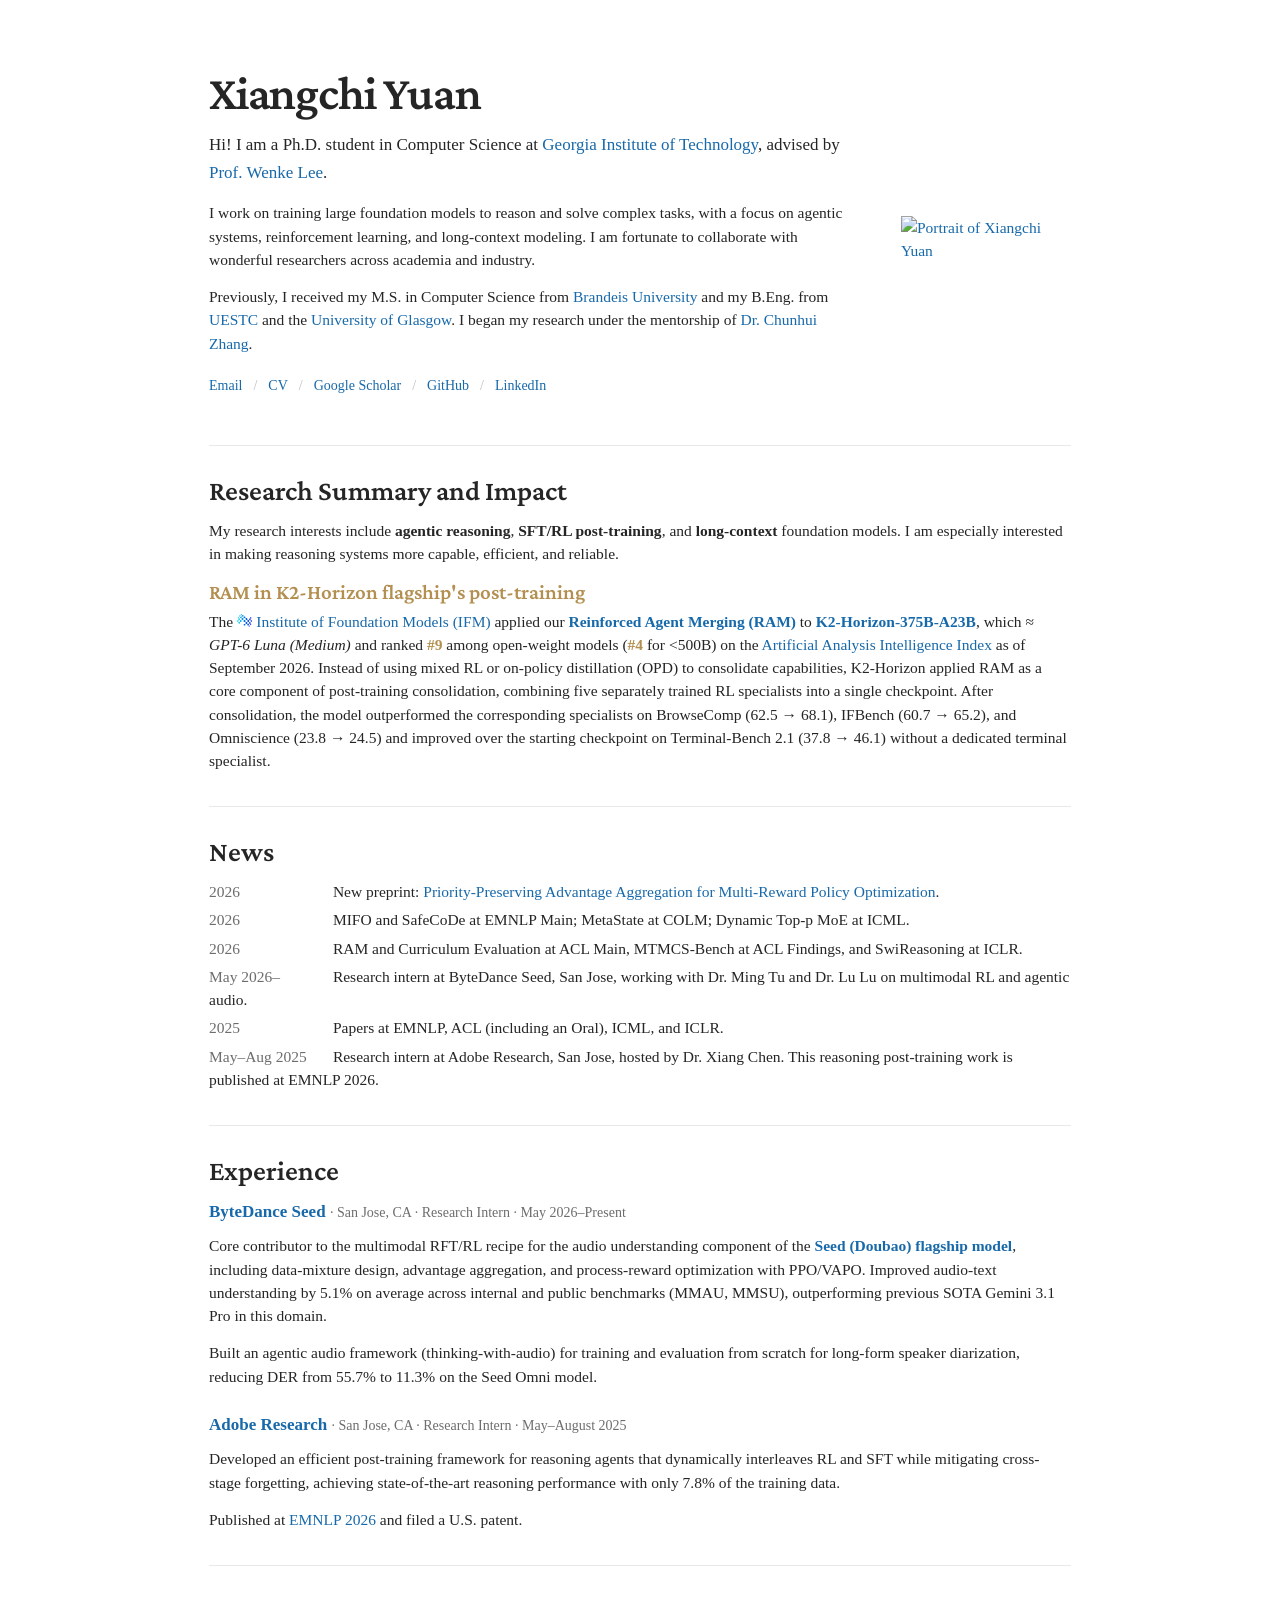
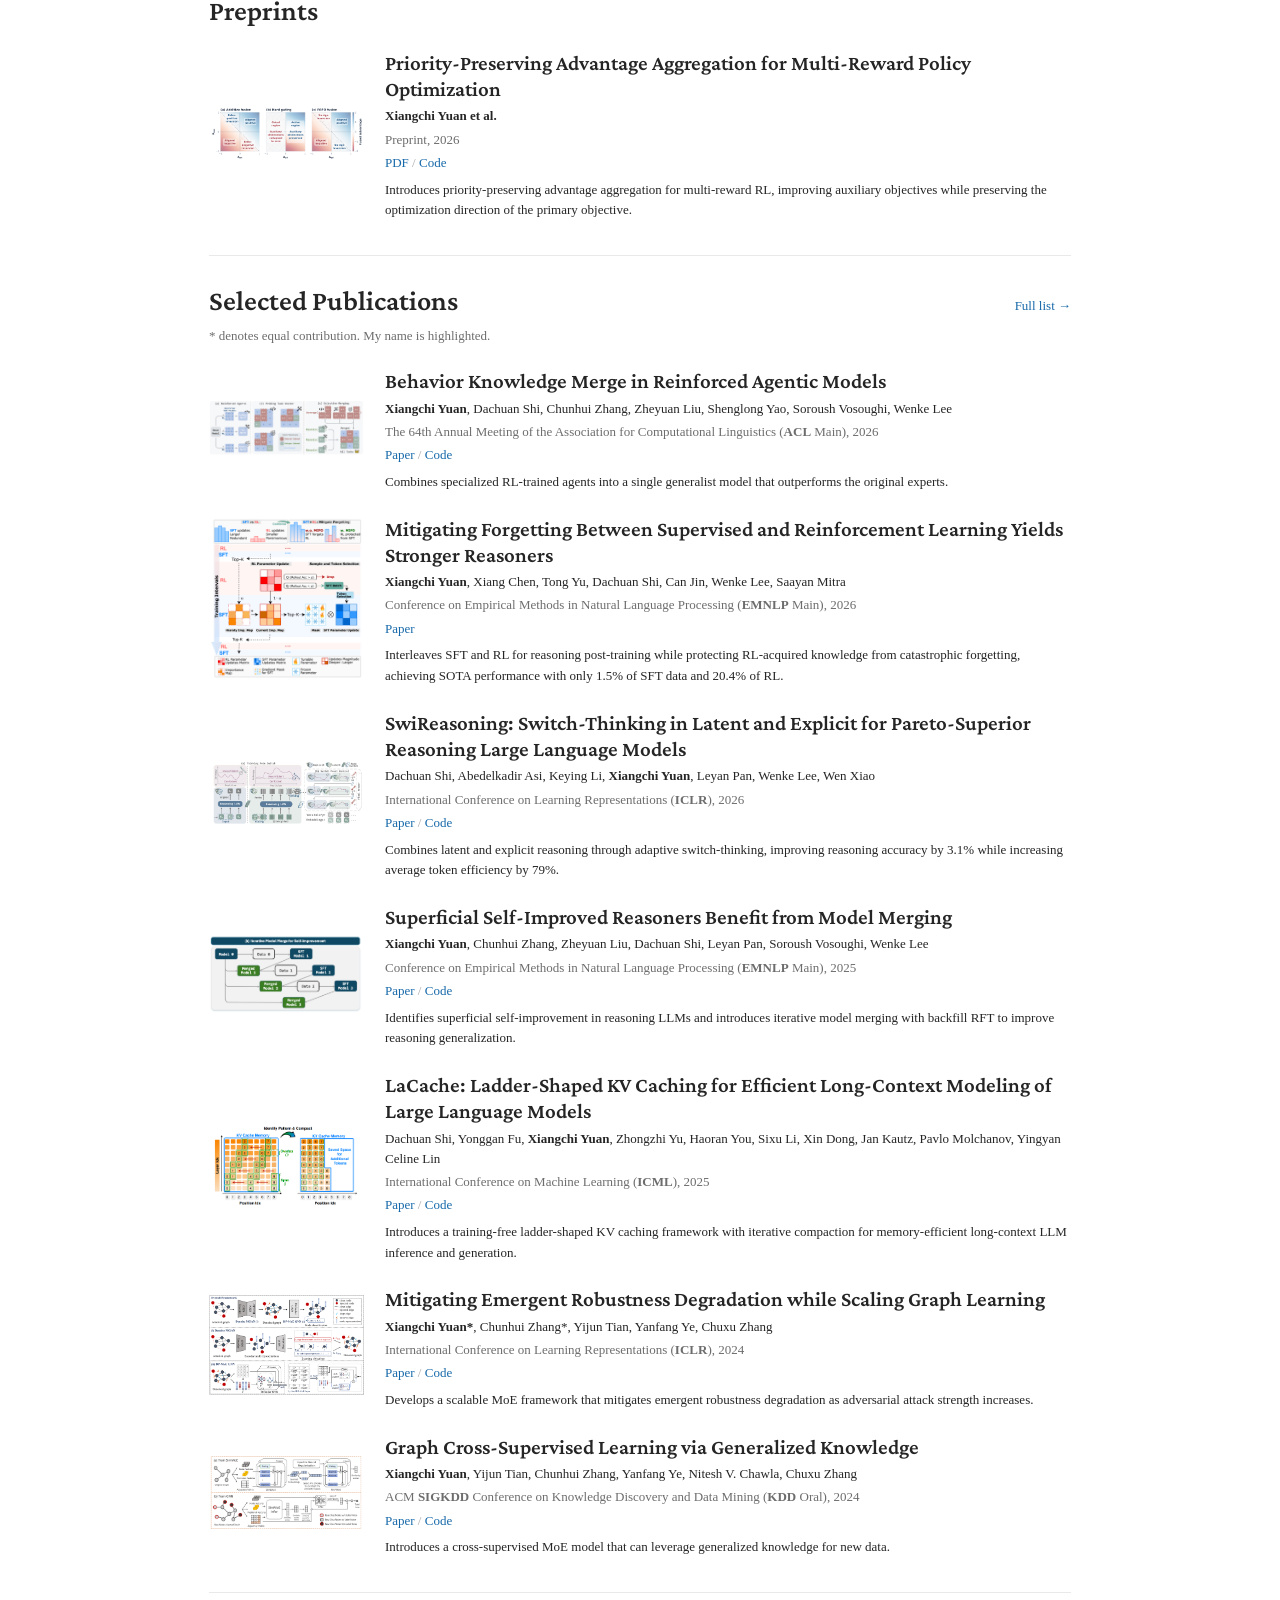
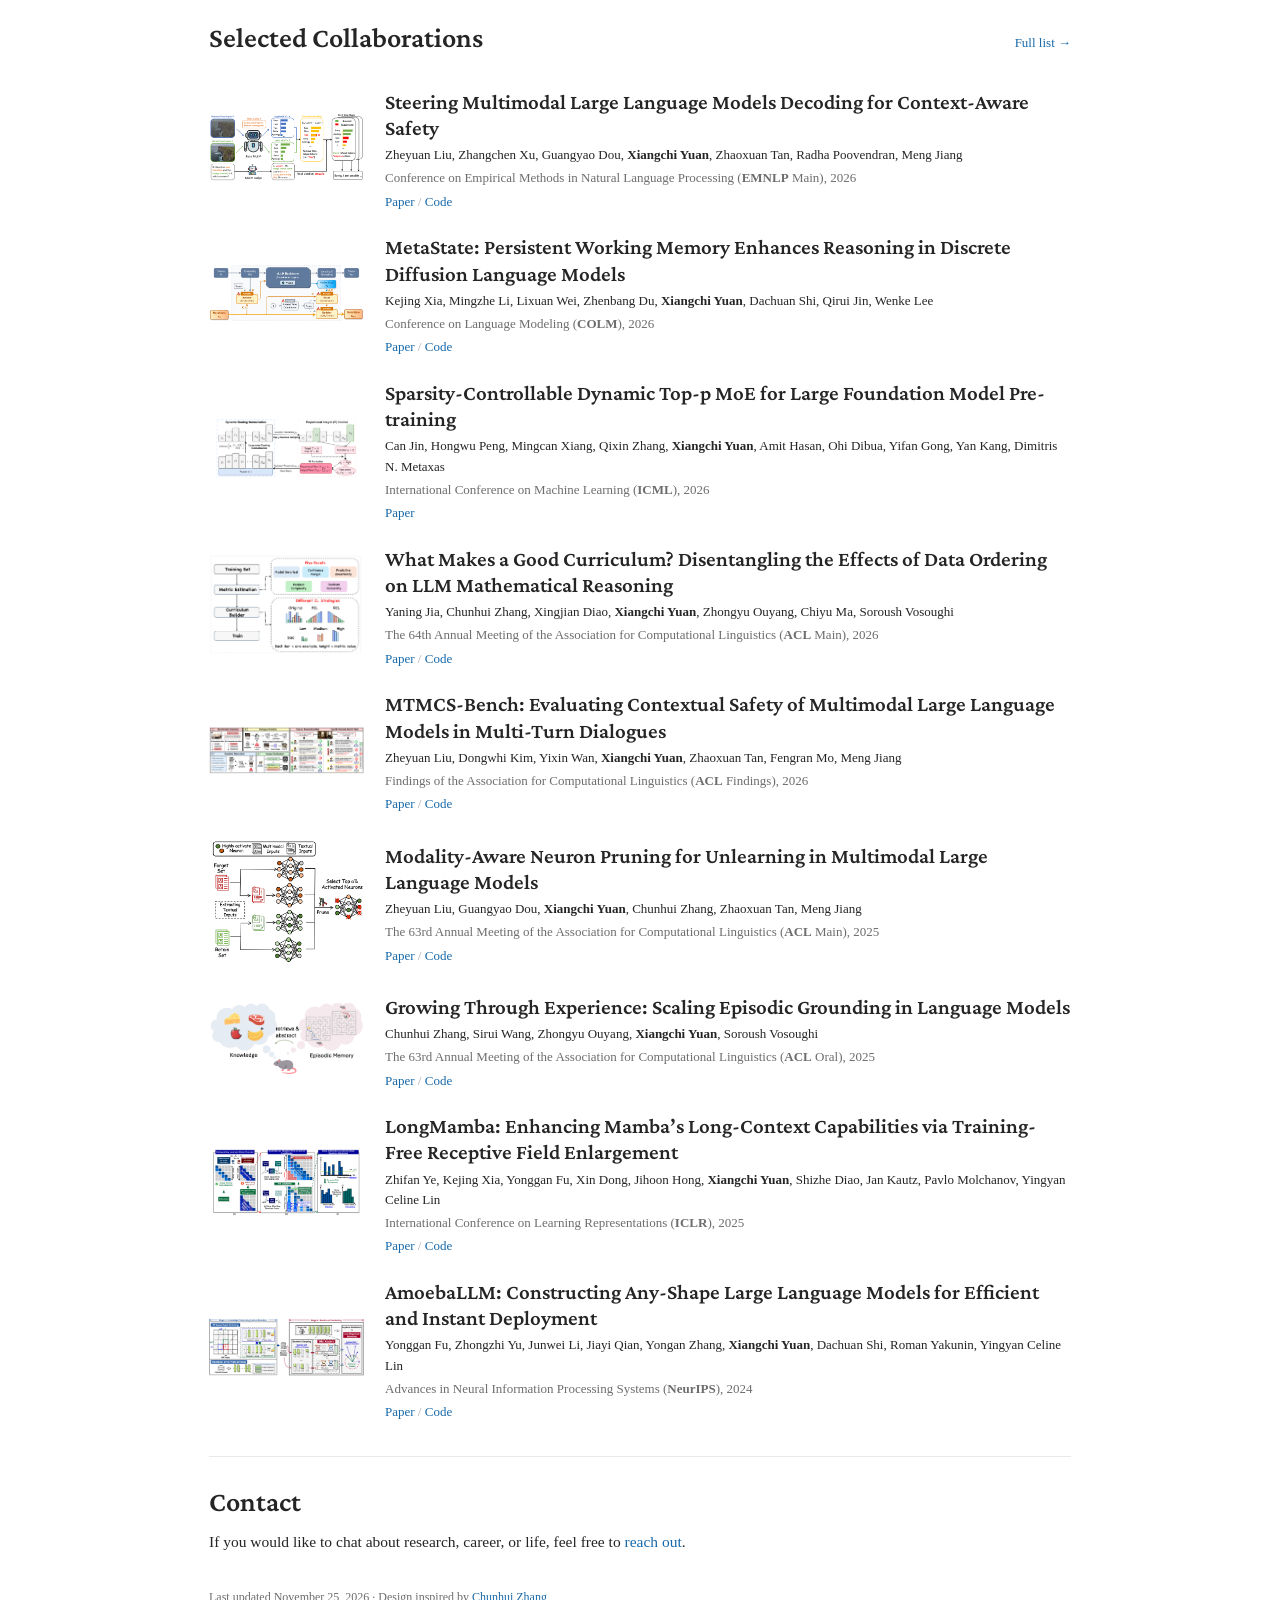
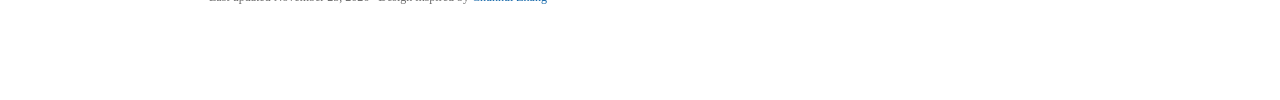
==== index.html @ 2a9abf27 "Remove Uno impact sentence" ====
<!doctype html>
<html lang="en">
<head>
  <meta charset="utf-8"><meta name="viewport" content="width=device-width, initial-scale=1">
  <meta name="description" content="Xiangchi Yuan - Ph.D. student at Georgia Tech working on agentic reasoning, reinforcement learning, and long-context language models.">
  <title>Xiangchi Yuan</title><link rel="icon" href="images/gt-seal_0.png" type="image/png"><link rel="stylesheet" href="stylesheet.css?v=20261126-rank-color">
</head>
<body><main class="page">
  <header class="intro"><div class="intro-copy">
    <h1>Xiangchi Yuan</h1>
    <p class="lede">Hi! I am a Ph.D. student in Computer Science at <a href="https://www.gatech.edu/">Georgia Institute of Technology</a>, advised by <a href="https://wenke.gtisc.gatech.edu/">Prof. Wenke Lee</a>.</p>
    <p>I work on training large foundation models to reason and solve complex tasks, with a focus on agentic systems, reinforcement learning, and long-context modeling. I am fortunate to collaborate with wonderful researchers across academia and industry.</p>
    <p>Previously, I received my M.S. in Computer Science from <a href="https://www.brandeis.edu/">Brandeis University</a> and my B.Eng. from <a href="https://en.uestc.edu.cn/">UESTC</a> and the <a href="https://www.gla.ac.uk/">University of Glasgow</a>. I began my research under the mentorship of <a href="https://chunhuizng.github.io/">Dr. Chunhui Zhang</a>.</p>
    <p class="links"><a href="mailto:xyuan300@gatech.edu">Email</a><span>/</span><a href="data/Academy_Resume.pdf">CV</a><span>/</span><a href="https://scholar.google.com/citations?user=KEWTO80AAAAJ&amp;hl=en">Google Scholar</a><span>/</span><a href="https://github.com/xiangchi-yuan">GitHub</a><span>/</span><a href="https://www.linkedin.com/in/xiangchi-yuan">LinkedIn</a></p>
  </div><a class="portrait-link" href="data/photo2.jpg"><img class="portrait" src="data/photo2.jpg" alt="Portrait of Xiangchi Yuan"></a></header>
  <hr><section id="research-impact">
    <h2>Research Summary and Impact</h2>
    <p>My research interests include <strong>agentic reasoning</strong>, <strong>SFT/RL post-training</strong>, and <strong>long-context</strong> foundation models. I am especially interested in making reasoning systems more capable, efficient, and reliable.</p>
    <h3 class="pub-title">RAM in K2-Horizon flagship's post-training</h3>
    <p>The <a href="https://ifm.ai/"><img class="ifm-logo" src="images/ifm-logo.svg" alt="" width="16" height="16">Institute of Foundation Models (IFM)</a> applied our <a href="https://aclanthology.org/2026.acl-long.1524/"><strong>Reinforced Agent Merging (RAM)</strong></a> to <a href="https://huggingface.co/IFM/K2-Horizon-375B-A23B"><strong>K2-Horizon-375B-A23B</strong></a>, which ≈ <em>GPT-6 Luna (Medium)</em> and ranked <strong class="rank">#9</strong> among open-weight models (<strong class="rank">#4</strong> for &lt;500B) on the <a href="https://artificialanalysis.ai/models/k2-horizon-375b-a23b#intelligence">Artificial Analysis Intelligence Index</a> as of September 2026. Instead of using mixed RL or on-policy distillation (OPD) to consolidate capabilities, K2-Horizon applied RAM as a core component of post-training consolidation, combining five separately trained RL specialists into a single checkpoint. After consolidation, the model outperformed the corresponding specialists on BrowseComp (62.5 → 68.1), IFBench (60.7 → 65.2), and Omniscience (23.8 → 24.5) and improved over the starting checkpoint on Terminal-Bench 2.1 (37.8 → 46.1) without a dedicated terminal specialist.</p>
  </section>
  <hr><section><h2>News</h2><ul class="news">
    <li><time>2026</time> New preprint: <a href="data/ICLR_2027_Advantage_Integration.pdf">Priority-Preserving Advantage Aggregation for Multi-Reward Policy Optimization</a>.</li>
    <li><time>2026</time> MIFO and SafeCoDe at EMNLP Main; MetaState at COLM; Dynamic Top-p MoE at ICML.</li>
    <li><time>2026</time> RAM and Curriculum Evaluation at ACL Main, MTMCS-Bench at ACL Findings, and SwiReasoning at ICLR.</li>
    <li><time>May 2026–</time> Research intern at ByteDance Seed, San Jose, working with Dr. Ming Tu and Dr. Lu Lu on multimodal RL and agentic audio.</li>
    <li><time>2025</time> Papers at EMNLP, ACL (including an Oral), ICML, and ICLR.</li>
    <li><time>May–Aug 2025</time> Research intern at Adobe Research, San Jose, hosted by Dr. Xiang Chen. This reasoning post-training work is published at EMNLP 2026.</li>
  </ul></section>
  <hr><section id="experience">
    <h2>Experience</h2>
    <article class="experience-entry">
      <h3><a href="https://seed.bytedance.com/en/">ByteDance Seed</a> <span>· San Jose, CA · Research Intern · May 2026–Present</span></h3>
      <p>Core contributor to the multimodal RFT/RL recipe for the audio understanding component of the <a href="https://seed.bytedance.com/en/blog/seed2-1-officially-released-advancing-ai-productivity"><strong>Seed (Doubao) flagship model</strong></a>, including data-mixture design, advantage aggregation, and process-reward optimization with PPO/VAPO. Improved audio-text understanding by 5.1% on average across internal and public benchmarks (MMAU, MMSU), outperforming previous SOTA Gemini 3.1 Pro in this domain.</p>
      <p>Built an agentic audio framework (thinking-with-audio) for training and evaluation from scratch for long-form speaker diarization, reducing DER from 55.7% to 11.3% on the Seed Omni model.</p>
    </article>
    <article class="experience-entry">
      <h3><a href="https://research.adobe.com/">Adobe Research</a> <span>· San Jose, CA · Research Intern · May–August 2025</span></h3>
      <p>Developed an efficient post-training framework for reasoning agents that dynamically interleaves RL and SFT while mitigating cross-stage forgetting, achieving state-of-the-art reasoning performance with only 7.8% of the training data.</p>
      <p>Published at <a href="https://arxiv.org/abs/2510.04454">EMNLP 2026</a> and filed a U.S. patent.</p>
    </article>
  </section>
  <hr><section id="preprints"><h2>Preprints</h2><div id="preprintList" class="publication-list"></div></section>
  <hr><section id="publications"><div class="section-heading"><h2>Selected Publications</h2><a href="https://scholar.google.com/citations?user=KEWTO80AAAAJ&amp;hl=en">Full list →</a></div><p class="section-note">* denotes equal contribution. My name is highlighted.</p><div id="pubList" class="publication-list" aria-live="polite"></div><p id="pubStatus" class="status">Loading publications…</p></section>
  <hr><section id="collaborations"><div class="section-heading"><h2>Selected Collaborations</h2><a href="https://scholar.google.com/citations?user=KEWTO80AAAAJ&amp;hl=en">Full list →</a></div><div id="collaborationList" class="publication-list"></div></section>
  <hr><section class="closing"><h2>Contact</h2><p>If you would like to chat about research, career, or life, feel free to <a href="mailto:xyuan300@gatech.edu">reach out</a>.</p><p class="footer-note">Last updated November 25, 2026 · Design inspired by <a href="https://chunhuizng.github.io/">Chunhui Zhang</a></p></section>
</main><script src="script.js"></script></body></html>
---- stylesheet.css ----
@import url('https://fonts.googleapis.com/css2?family=Crimson+Pro:wght@400;500;600;700&display=swap');
.portrait { height:auto !important; border-radius:0 !important; filter:none !important; }
.pub-thumb { object-fit:contain !important; height:auto !important; max-height:160px; border:0 !important; background:white !important; }
.figure-link { display:block; border:0; }
.publication { align-items:center !important; }
.pub-description { font-size:13px; line-height:1.6; margin:7px 0 0; }
.pub-title a { color:var(--ink); }
.pub-title a:hover { color:var(--link); }
.pub-links a+a::before { content:none !important; }
.link-separator { color:#aaa; }
.news li { display:block; }
.news time { width:120px !important; }
.news { font-weight:400; }
.experience-entry + .experience-entry { margin-top:24px; }
.experience-entry h3 { font-size:17px; font-weight:600; margin:0 0 10px; }
.experience-entry h3 span { color:var(--muted); font-size:14px; font-weight:400; }
.experience-entry p:last-child { margin-bottom:0; }
.ifm-logo { width:1em; height:1em; vertical-align:-0.12em; margin-right:0.25em; }
#research-impact .pub-title { color:#B39051; }
#research-impact .rank { color:#B39051; }
:root{--ink:#252525;--muted:#6d6d6d;--line:#e9e9e9;--link:#1769aa;--accent:#b4512a;--max:930px}*{box-sizing:border-box}html{scroll-behavior:smooth}body{margin:0;color:var(--ink);background:#fff;font-family:Georgia,'Times New Roman',serif;font-size:15.5px;line-height:1.5}a{color:var(--link);text-decoration:none;border-bottom:1px solid transparent;transition:color .15s,border-color .15s}a:hover,a:focus{color:var(--accent);border-bottom-color:currentColor}.page{max-width:var(--max);margin:0 auto;padding:68px 34px 72px}.intro{display:grid;grid-template-columns:1fr 170px;gap:48px;align-items:center}h1{margin:0 0 13px;font-family:'Crimson Pro',Georgia,serif;font-size:48px;line-height:1.05;font-weight:600;letter-spacing:-.025em}h2{margin:0 0 12px;font-family:'Crimson Pro',Georgia,serif;font-size:28px;line-height:1.1;font-weight:600}p{margin:0 0 14px}.lede{font-size:17px;line-height:1.65}.portrait-link{border:0;display:block}.portrait{display:block;width:170px;height:170px;object-fit:cover;border-radius:50%;filter:saturate(.9)}.links{display:flex;flex-wrap:wrap;gap:0 11px;margin-top:20px;font-size:14px}.links span{color:#bdbdbd}hr{border:0;border-top:1px solid var(--line);margin:34px 0 30px}section{scroll-margin-top:25px}.news{list-style:none;margin:0;padding:0}.news li{margin:5px 0}.news time{display:inline-block;width:82px;color:var(--muted);font-variant-numeric:tabular-nums}.section-heading{display:flex;justify-content:space-between;align-items:baseline;gap:20px}.section-heading a{font-size:13px;white-space:nowrap}.section-note{color:var(--muted);font-size:13px;margin-top:-3px}.publication-list{display:grid;gap:23px;margin-top:23px}.publication{display:grid;grid-template-columns:155px 1fr;gap:21px;align-items:start}.pub-thumb{width:155px;height:105px;object-fit:cover;border:1px solid var(--line);background:#fafafa}.pub-title{font-family:'Crimson Pro',Georgia,serif;font-size:21px;line-height:1.25;font-weight:600;margin:0 0 4px}.pub-authors{font-size:13px;line-height:1.55;margin:0 0 3px}.pub-authors strong{font-weight:700}.pub-venue{color:var(--muted);font-size:13px;margin:0 0 4px}.pub-links{font-size:13px}.pub-links a+a::before{content:'/';color:#bdbdbd;margin:0 9px}.status{color:var(--muted);font-size:13px}.closing{padding-bottom:8px}.footer-note{color:var(--muted);font-size:12px;margin-top:35px}@media(max-width:680px){.page{padding:38px 20px 54px}.intro{grid-template-columns:1fr;gap:22px}.portrait-link{order:-1}.portrait{width:118px;height:118px}h1{font-size:42px}.publication{grid-template-columns:105px 1fr;gap:14px}.pub-thumb{width:105px;height:78px}.pub-title{font-size:19px}.news time{display:block;width:auto;font-size:13px;line-height:1.3}}
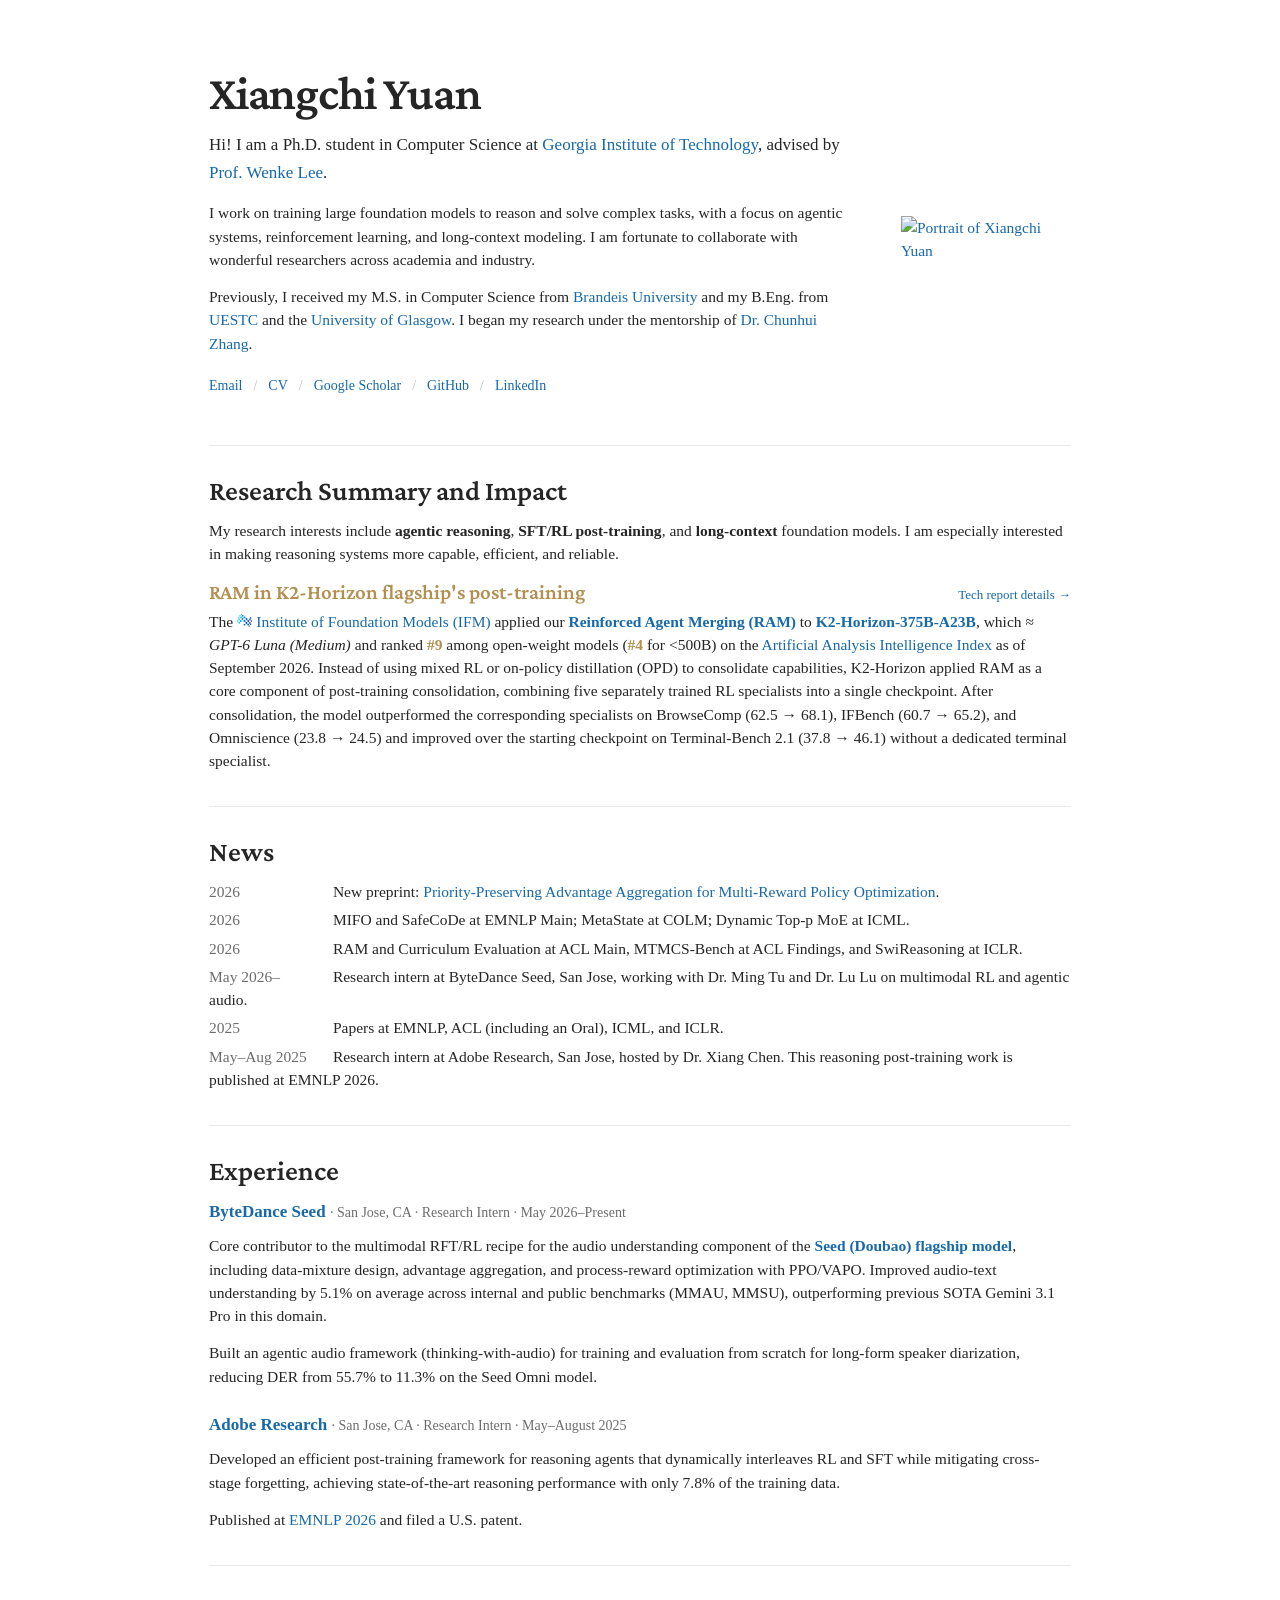
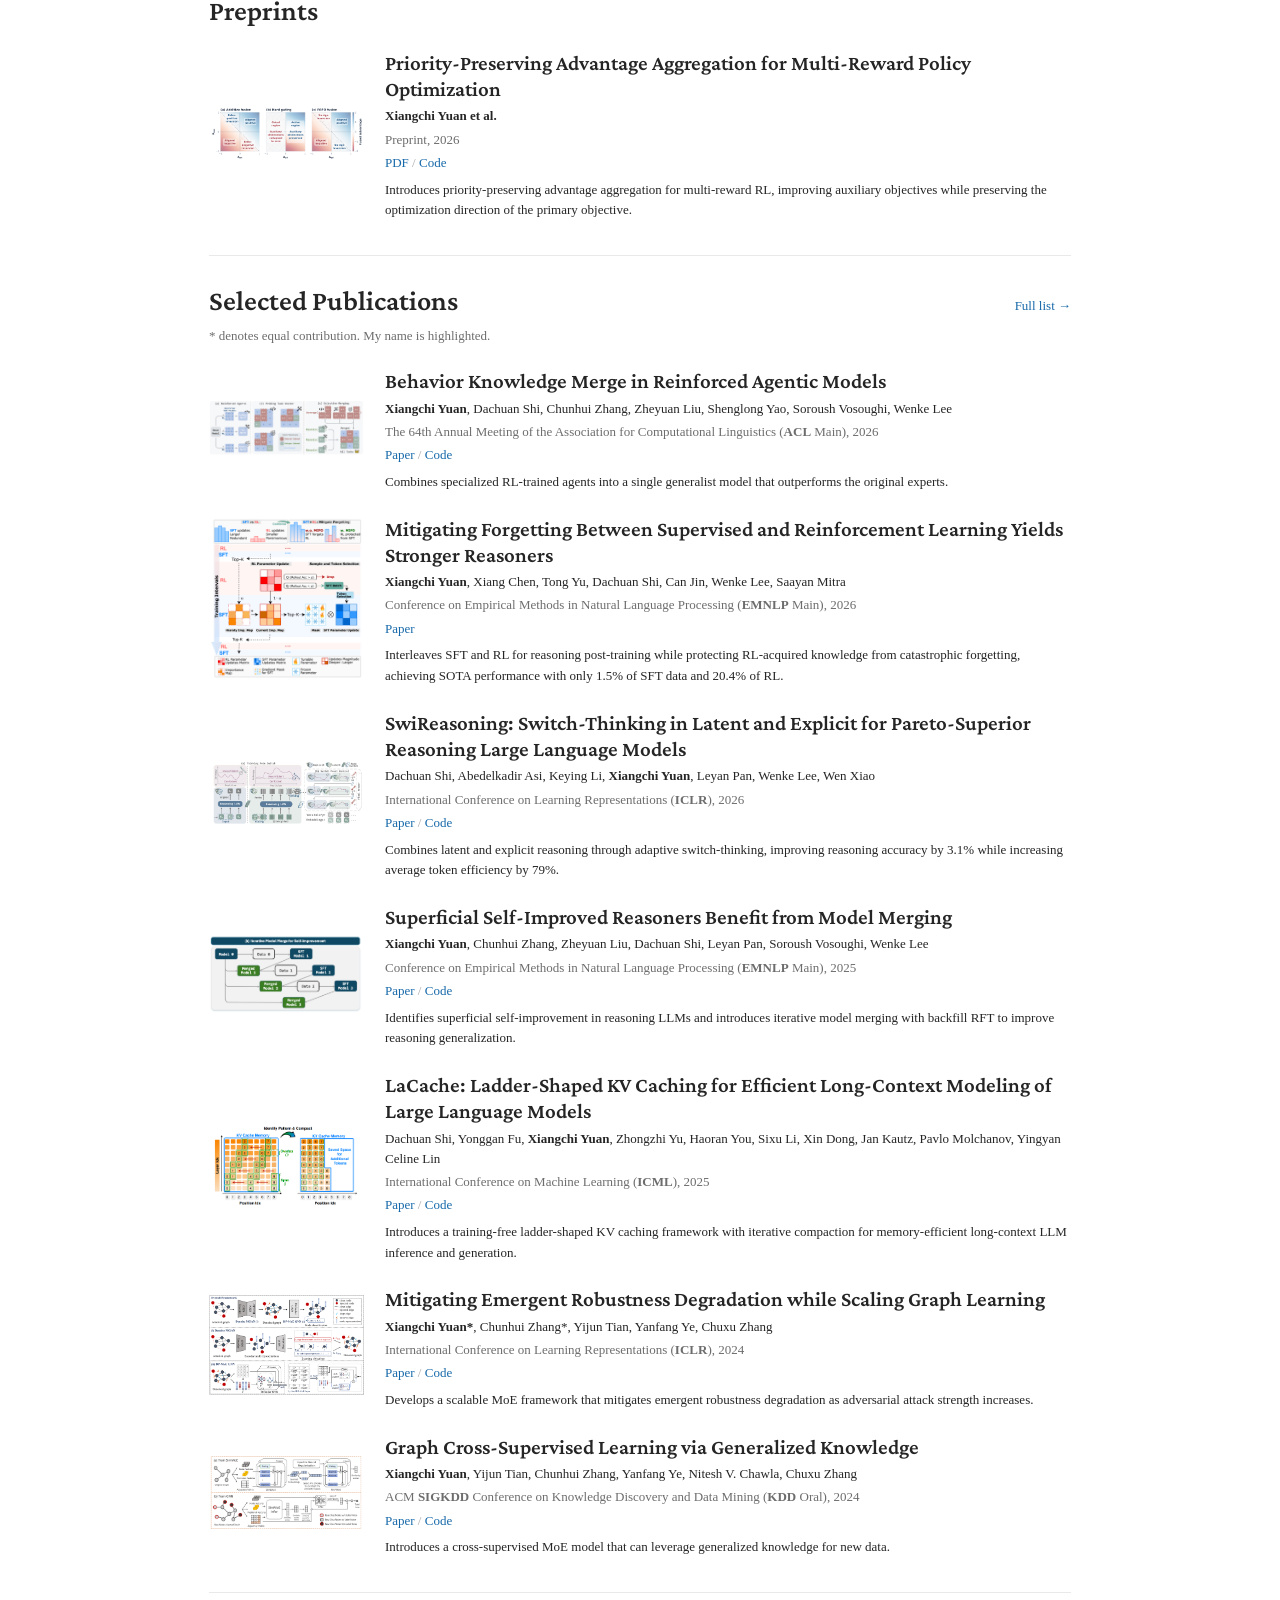
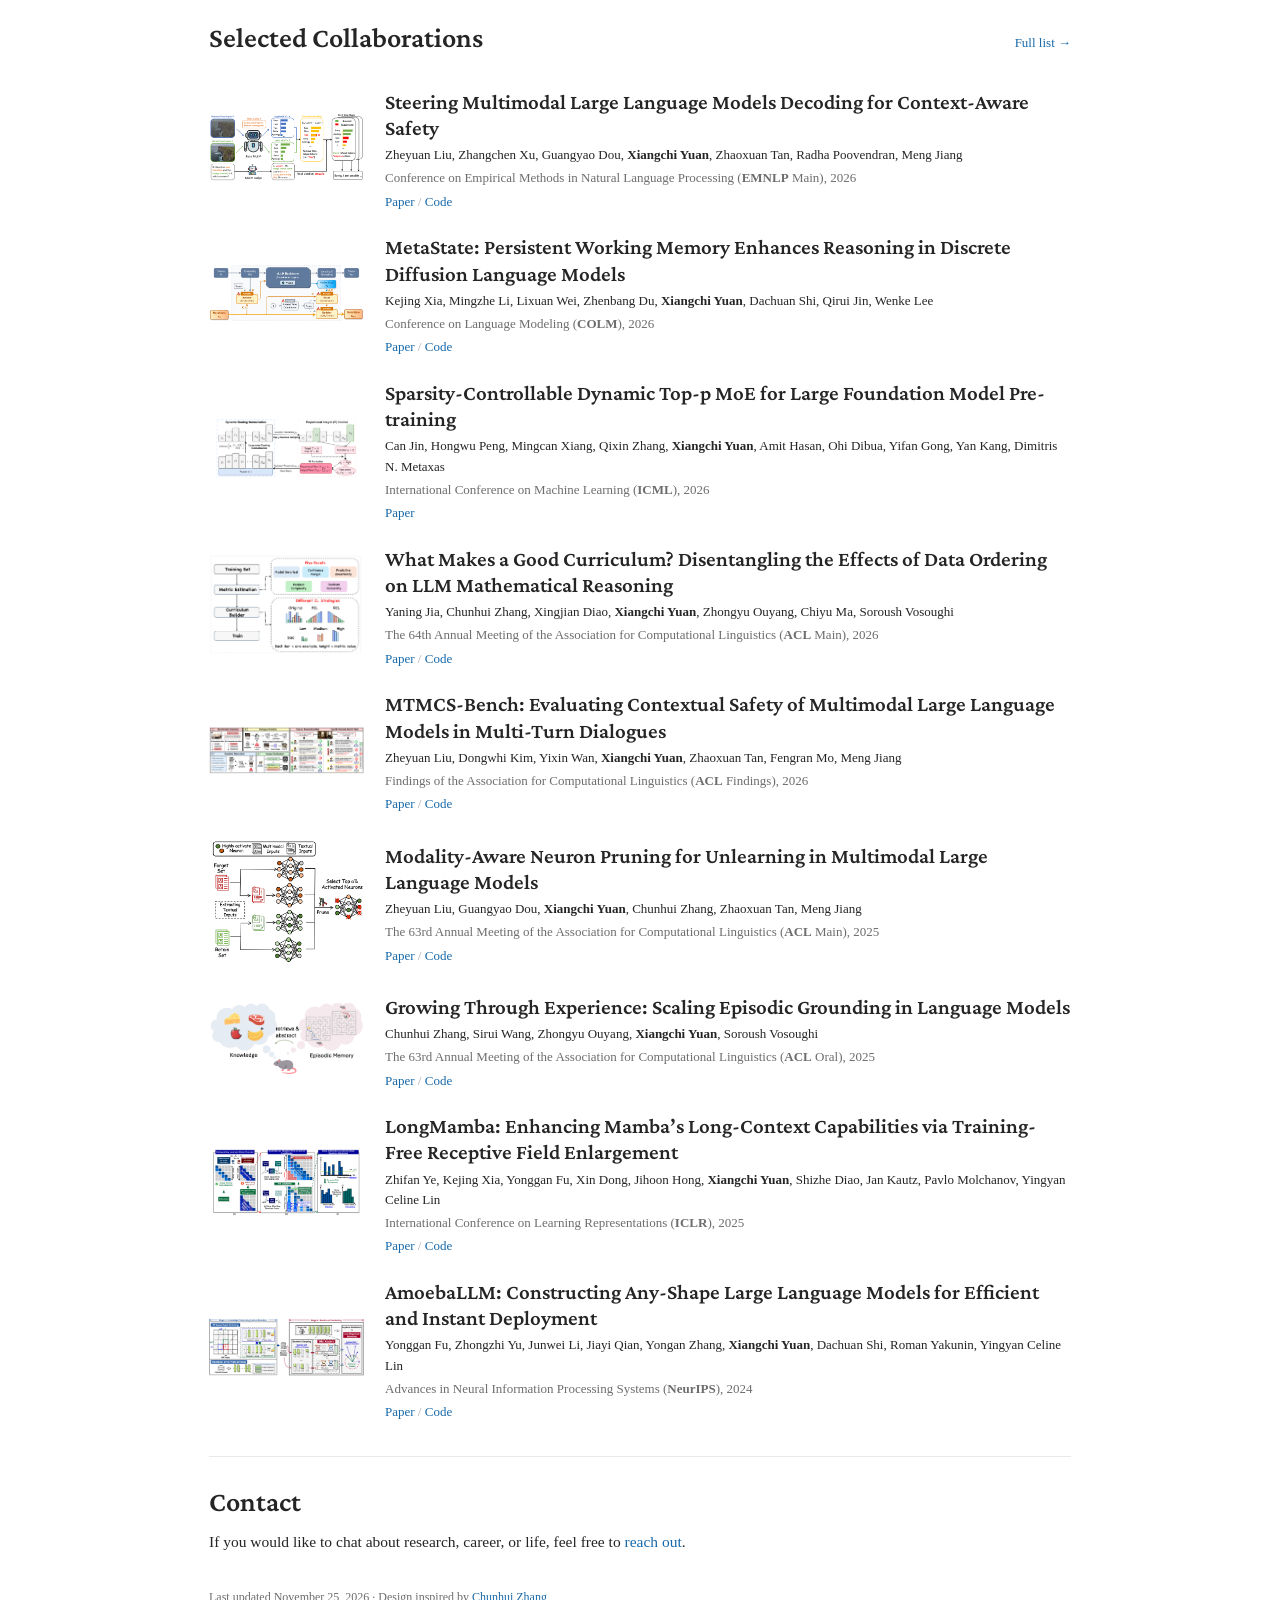
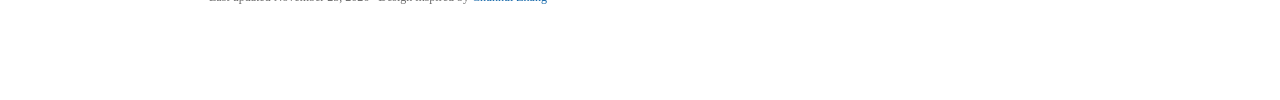
==== commit f1aa4a3c: "Add K2 technical report details link" ====
--- a/index.html
+++ b/index.html
@@ -16,7 +16,7 @@
   <hr><section id="research-impact">
     <h2>Research Summary and Impact</h2>
     <p>My research interests include <strong>agentic reasoning</strong>, <strong>SFT/RL post-training</strong>, and <strong>long-context</strong> foundation models. I am especially interested in making reasoning systems more capable, efficient, and reliable.</p>
-    <h3 class="pub-title">RAM in K2-Horizon flagship's post-training</h3>
+    <div class="section-heading"><h3 class="pub-title">RAM in K2-Horizon flagship's post-training</h3><a href="https://arxiv.org/html/2611.21003#S6.SS4">Tech report details →</a></div>
     <p>The <a href="https://ifm.ai/"><img class="ifm-logo" src="images/ifm-logo.svg" alt="" width="16" height="16">Institute of Foundation Models (IFM)</a> applied our <a href="https://aclanthology.org/2026.acl-long.1524/"><strong>Reinforced Agent Merging (RAM)</strong></a> to <a href="https://huggingface.co/IFM/K2-Horizon-375B-A23B"><strong>K2-Horizon-375B-A23B</strong></a>, which ≈ <em>GPT-6 Luna (Medium)</em> and ranked <strong class="rank">#9</strong> among open-weight models (<strong class="rank">#4</strong> for &lt;500B) on the <a href="https://artificialanalysis.ai/models/k2-horizon-375b-a23b#intelligence">Artificial Analysis Intelligence Index</a> as of September 2026. Instead of using mixed RL or on-policy distillation (OPD) to consolidate capabilities, K2-Horizon applied RAM as a core component of post-training consolidation, combining five separately trained RL specialists into a single checkpoint. After consolidation, the model outperformed the corresponding specialists on BrowseComp (62.5 → 68.1), IFBench (60.7 → 65.2), and Omniscience (23.8 → 24.5) and improved over the starting checkpoint on Terminal-Bench 2.1 (37.8 → 46.1) without a dedicated terminal specialist.</p>
   </section>
   <hr><section><h2>News</h2><ul class="news">
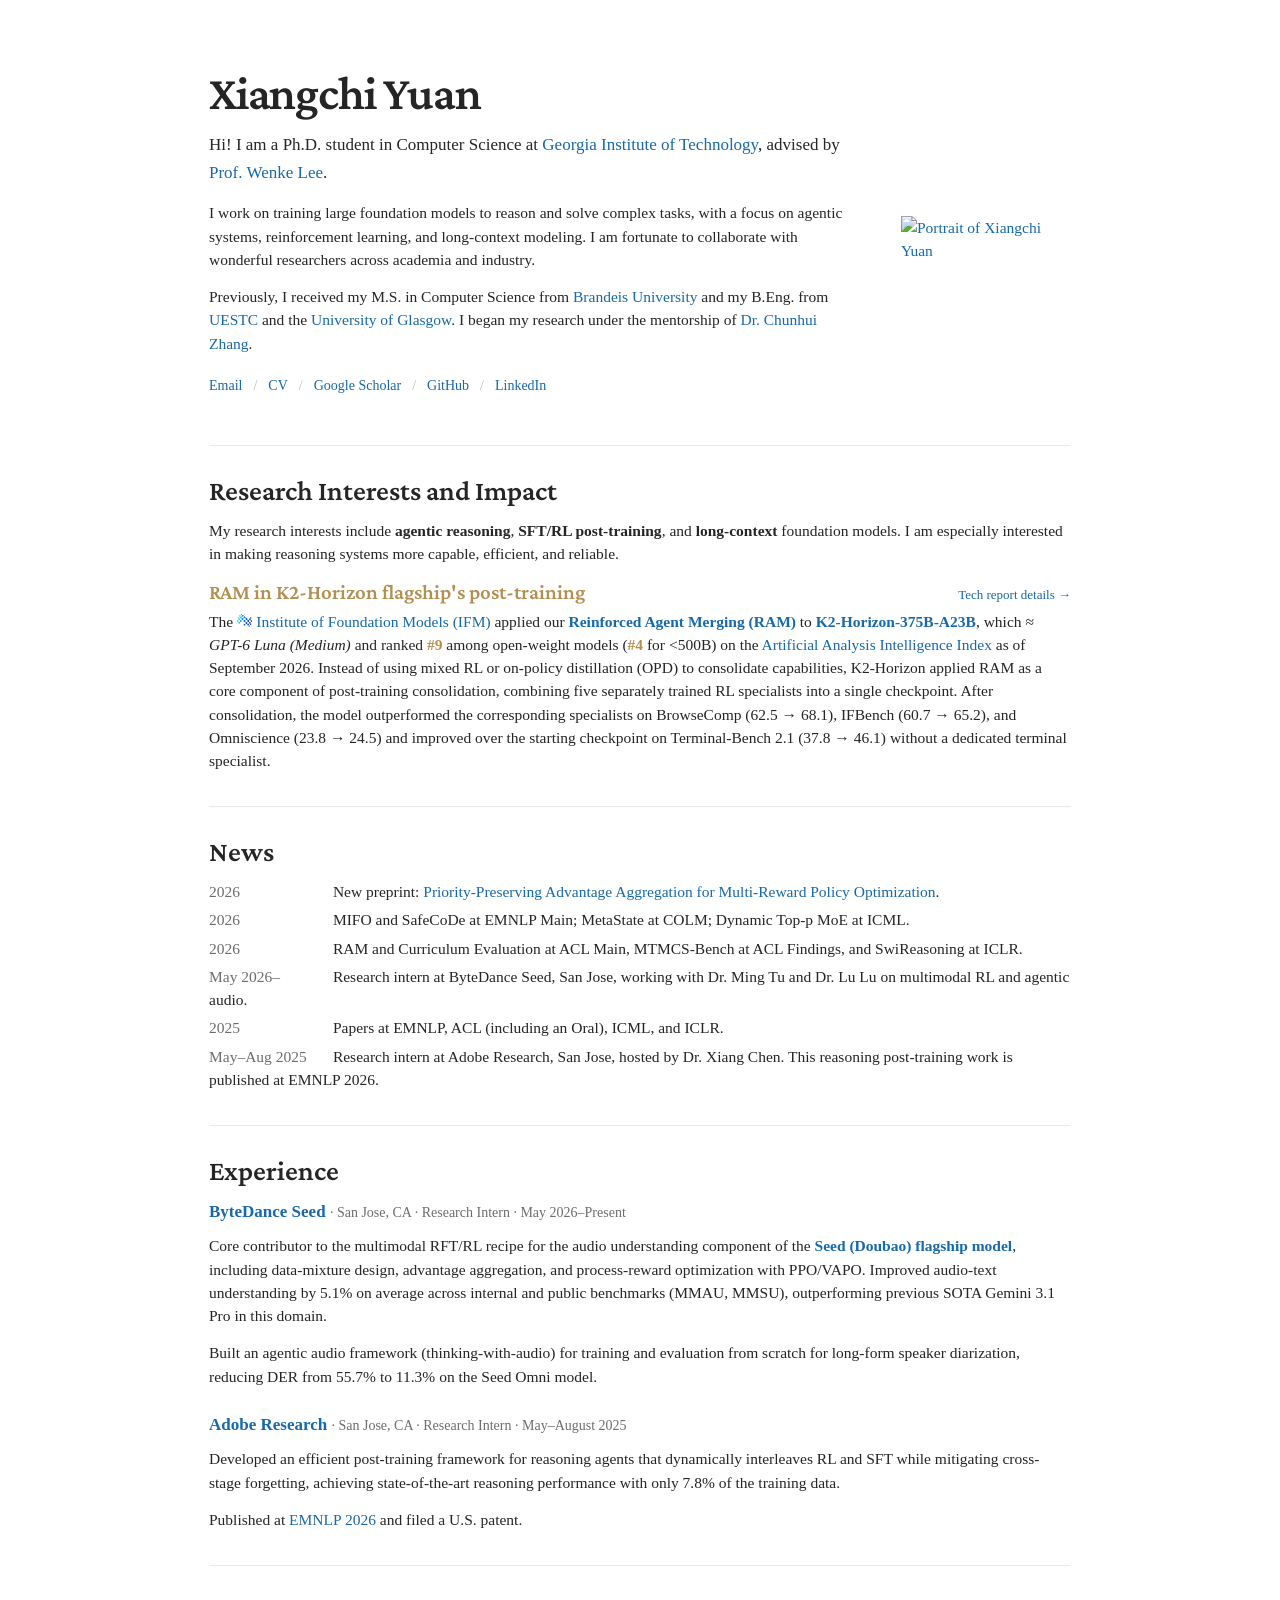
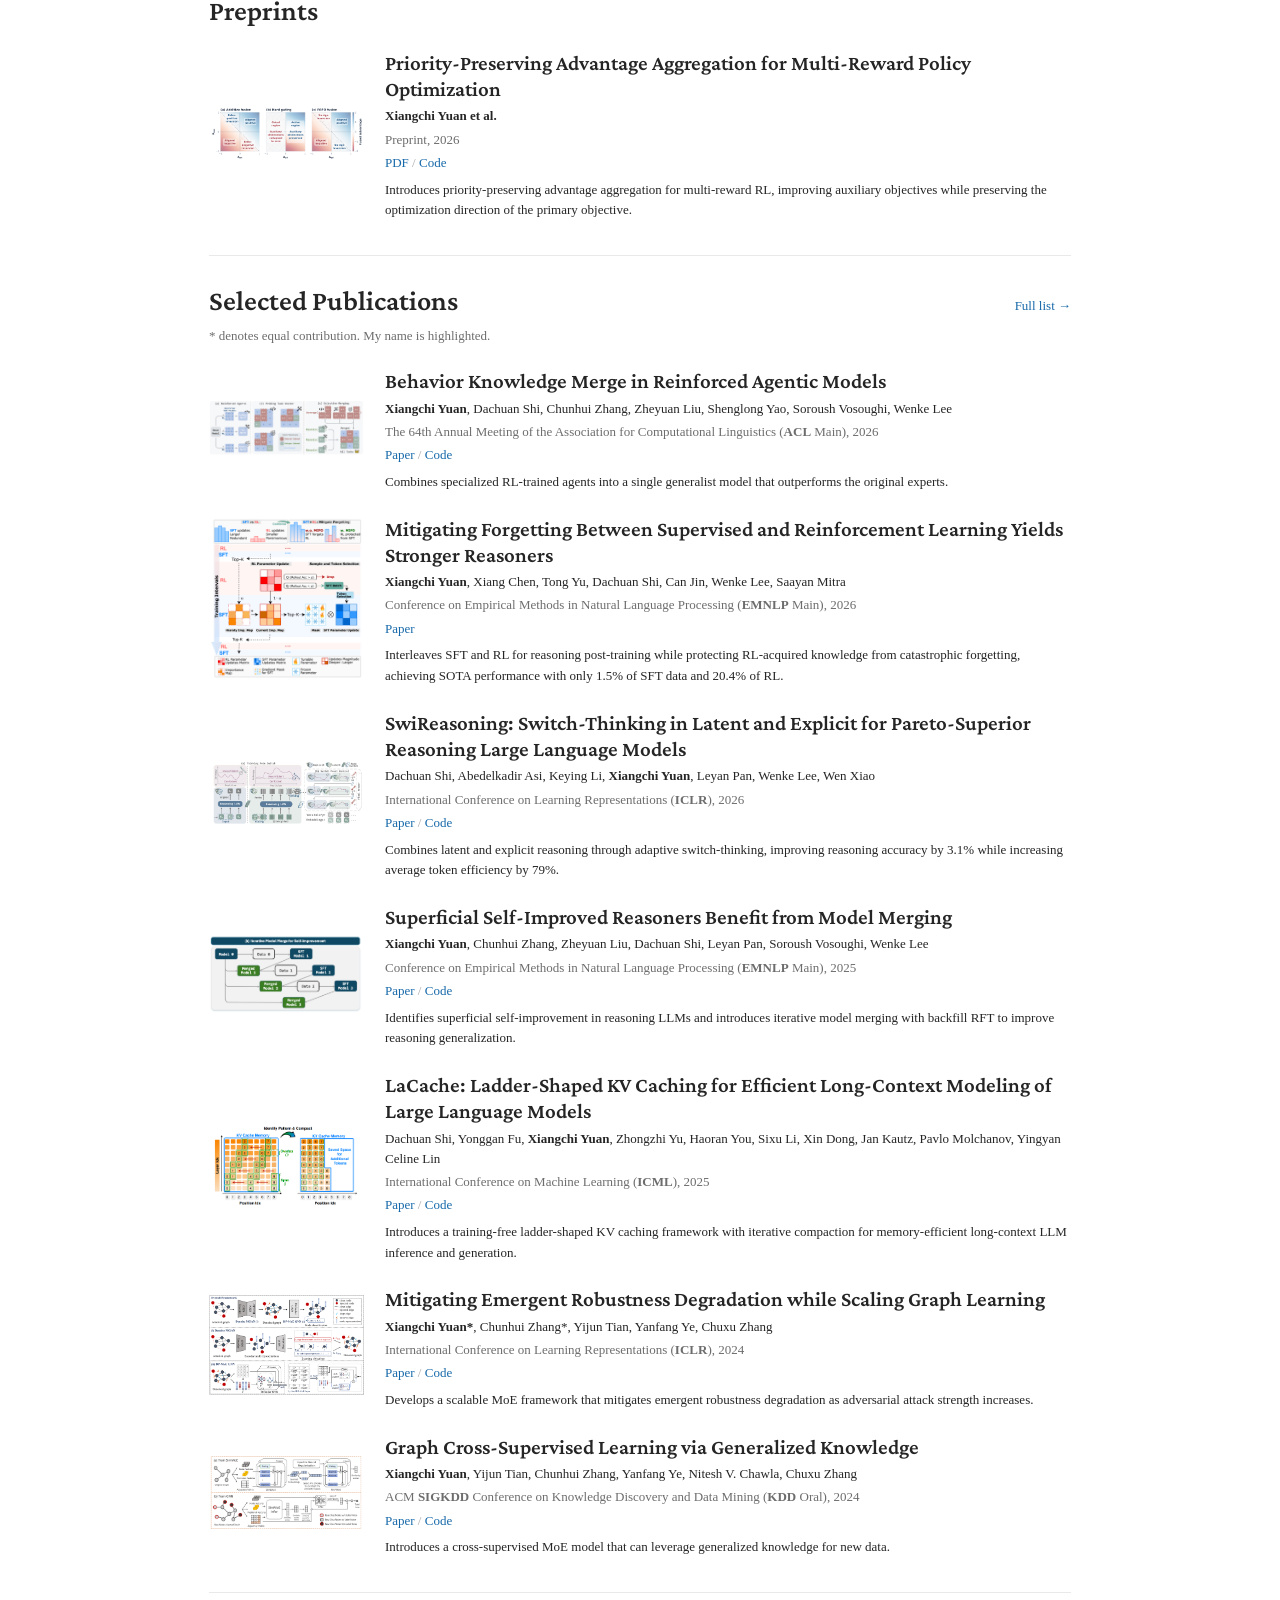
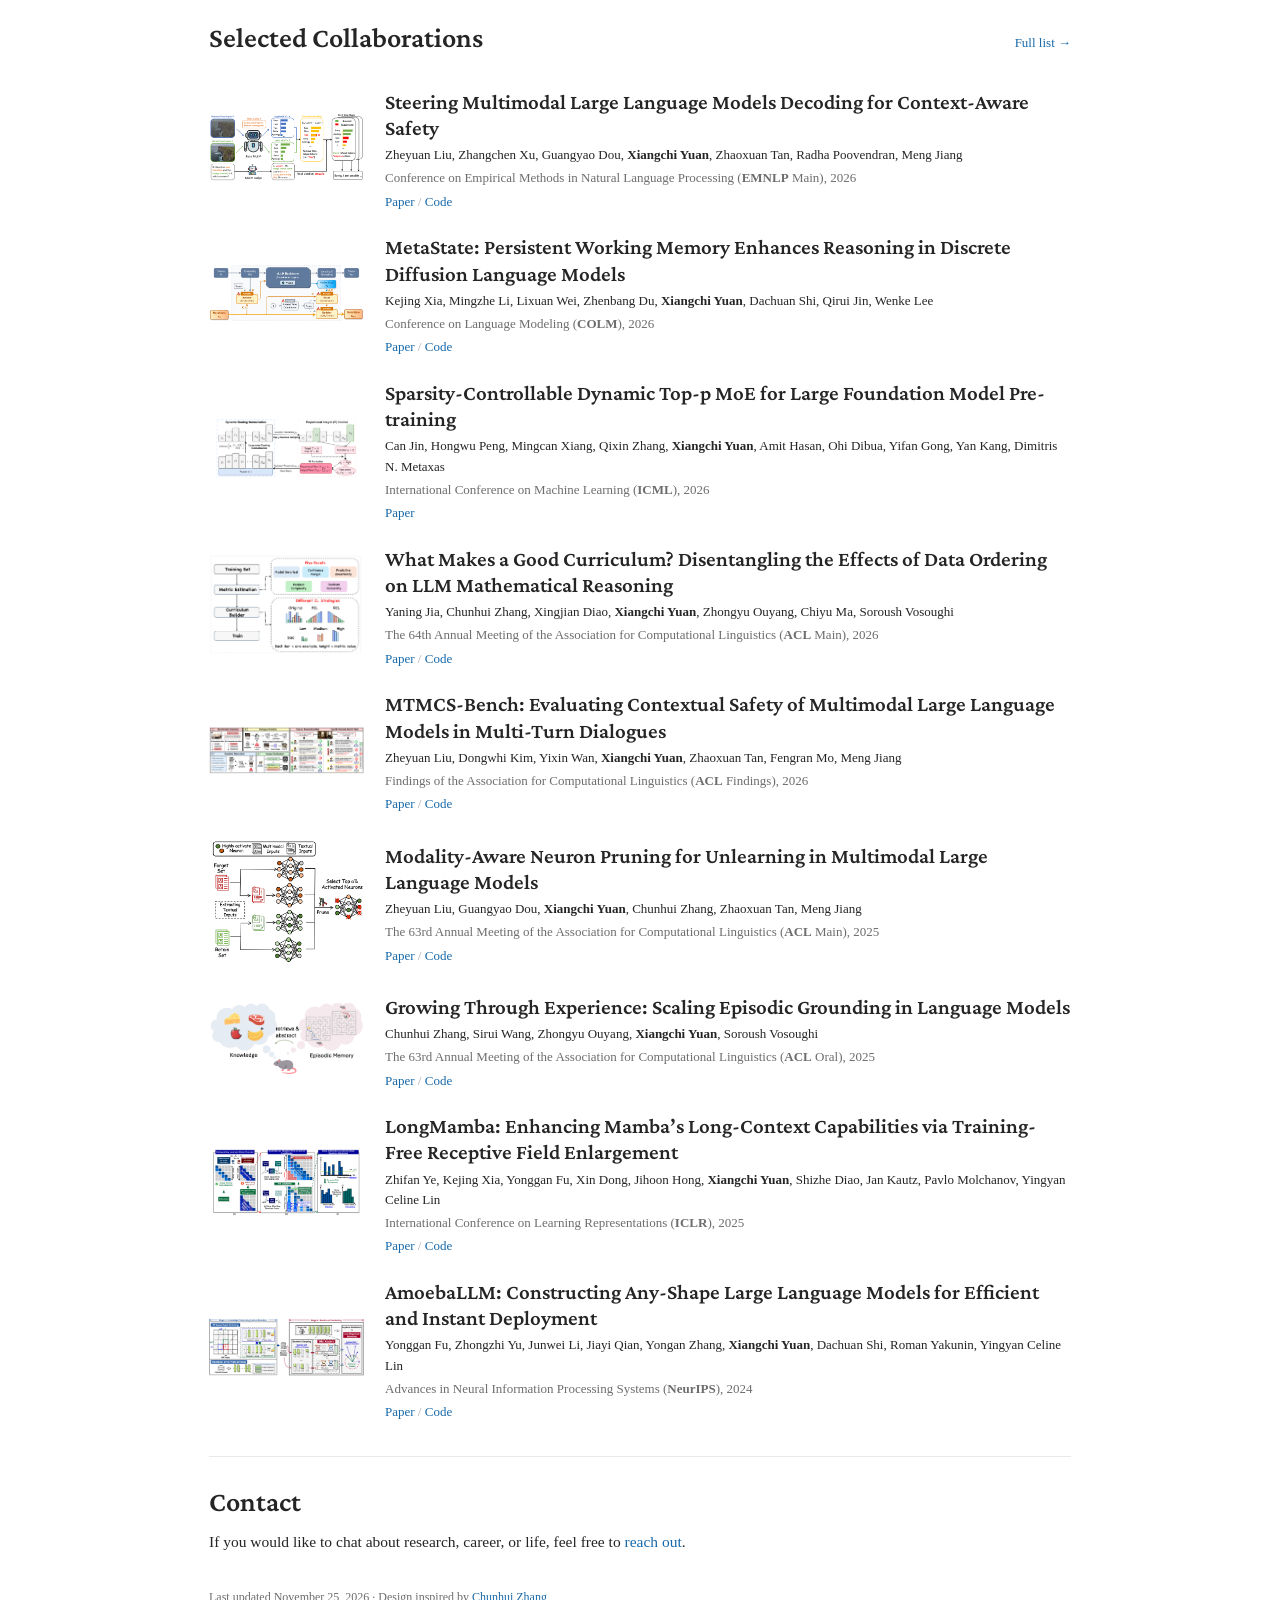
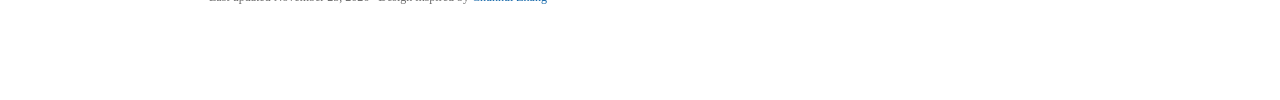
==== commit ea973810: "Rename research interests and impact section" ====
--- a/index.html
+++ b/index.html
@@ -3,7 +3,7 @@
 <head>
   <meta charset="utf-8"><meta name="viewport" content="width=device-width, initial-scale=1">
   <meta name="description" content="Xiangchi Yuan - Ph.D. student at Georgia Tech working on agentic reasoning, reinforcement learning, and long-context language models.">
-  <title>Xiangchi Yuan</title><link rel="icon" href="images/gt-seal_0.png" type="image/png"><link rel="stylesheet" href="stylesheet.css?v=20261126-rank-color">
+  <title>Xiangchi Yuan</title><link rel="icon" href="images/gt-seal_0.png" type="image/png"><link rel="stylesheet" href="stylesheet.css?v=20261126-mobile-heading-v3">
 </head>
 <body><main class="page">
   <header class="intro"><div class="intro-copy">
@@ -14,7 +14,7 @@
     <p class="links"><a href="mailto:xyuan300@gatech.edu">Email</a><span>/</span><a href="data/Academy_Resume.pdf">CV</a><span>/</span><a href="https://scholar.google.com/citations?user=KEWTO80AAAAJ&amp;hl=en">Google Scholar</a><span>/</span><a href="https://github.com/xiangchi-yuan">GitHub</a><span>/</span><a href="https://www.linkedin.com/in/xiangchi-yuan">LinkedIn</a></p>
   </div><a class="portrait-link" href="data/photo2.jpg"><img class="portrait" src="data/photo2.jpg" alt="Portrait of Xiangchi Yuan"></a></header>
   <hr><section id="research-impact">
-    <h2>Research Summary and Impact</h2>
+    <h2>Research Interests and Impact</h2>
     <p>My research interests include <strong>agentic reasoning</strong>, <strong>SFT/RL post-training</strong>, and <strong>long-context</strong> foundation models. I am especially interested in making reasoning systems more capable, efficient, and reliable.</p>
     <div class="section-heading"><h3 class="pub-title">RAM in K2-Horizon flagship's post-training</h3><a href="https://arxiv.org/html/2611.21003#S6.SS4">Tech report details →</a></div>
     <p>The <a href="https://ifm.ai/"><img class="ifm-logo" src="images/ifm-logo.svg" alt="" width="16" height="16">Institute of Foundation Models (IFM)</a> applied our <a href="https://aclanthology.org/2026.acl-long.1524/"><strong>Reinforced Agent Merging (RAM)</strong></a> to <a href="https://huggingface.co/IFM/K2-Horizon-375B-A23B"><strong>K2-Horizon-375B-A23B</strong></a>, which ≈ <em>GPT-6 Luna (Medium)</em> and ranked <strong class="rank">#9</strong> among open-weight models (<strong class="rank">#4</strong> for &lt;500B) on the <a href="https://artificialanalysis.ai/models/k2-horizon-375b-a23b#intelligence">Artificial Analysis Intelligence Index</a> as of September 2026. Instead of using mixed RL or on-policy distillation (OPD) to consolidate capabilities, K2-Horizon applied RAM as a core component of post-training consolidation, combining five separately trained RL specialists into a single checkpoint. After consolidation, the model outperformed the corresponding specialists on BrowseComp (62.5 → 68.1), IFBench (60.7 → 65.2), and Omniscience (23.8 → 24.5) and improved over the starting checkpoint on Terminal-Bench 2.1 (37.8 → 46.1) without a dedicated terminal specialist.</p>
--- a/stylesheet.css
+++ b/stylesheet.css
@@ -18,4 +18,9 @@
 .ifm-logo { width:1em; height:1em; vertical-align:-0.12em; margin-right:0.25em; }
 #research-impact .pub-title { color:#B39051; }
 #research-impact .rank { color:#B39051; }
+@media(max-width:680px){
+  #research-impact .section-heading { display:block; }
+  #research-impact .section-heading .pub-title { font-size:clamp(15px,4.65vw,19px); letter-spacing:-0.012em; white-space:nowrap; }
+  #research-impact .section-heading > a { display:block; width:100%; margin-top:5px; text-align:left; }
+}
 :root{--ink:#252525;--muted:#6d6d6d;--line:#e9e9e9;--link:#1769aa;--accent:#b4512a;--max:930px}*{box-sizing:border-box}html{scroll-behavior:smooth}body{margin:0;color:var(--ink);background:#fff;font-family:Georgia,'Times New Roman',serif;font-size:15.5px;line-height:1.5}a{color:var(--link);text-decoration:none;border-bottom:1px solid transparent;transition:color .15s,border-color .15s}a:hover,a:focus{color:var(--accent);border-bottom-color:currentColor}.page{max-width:var(--max);margin:0 auto;padding:68px 34px 72px}.intro{display:grid;grid-template-columns:1fr 170px;gap:48px;align-items:center}h1{margin:0 0 13px;font-family:'Crimson Pro',Georgia,serif;font-size:48px;line-height:1.05;font-weight:600;letter-spacing:-.025em}h2{margin:0 0 12px;font-family:'Crimson Pro',Georgia,serif;font-size:28px;line-height:1.1;font-weight:600}p{margin:0 0 14px}.lede{font-size:17px;line-height:1.65}.portrait-link{border:0;display:block}.portrait{display:block;width:170px;height:170px;object-fit:cover;border-radius:50%;filter:saturate(.9)}.links{display:flex;flex-wrap:wrap;gap:0 11px;margin-top:20px;font-size:14px}.links span{color:#bdbdbd}hr{border:0;border-top:1px solid var(--line);margin:34px 0 30px}section{scroll-margin-top:25px}.news{list-style:none;margin:0;padding:0}.news li{margin:5px 0}.news time{display:inline-block;width:82px;color:var(--muted);font-variant-numeric:tabular-nums}.section-heading{display:flex;justify-content:space-between;align-items:baseline;gap:20px}.section-heading a{font-size:13px;white-space:nowrap}.section-note{color:var(--muted);font-size:13px;margin-top:-3px}.publication-list{display:grid;gap:23px;margin-top:23px}.publication{display:grid;grid-template-columns:155px 1fr;gap:21px;align-items:start}.pub-thumb{width:155px;height:105px;object-fit:cover;border:1px solid var(--line);background:#fafafa}.pub-title{font-family:'Crimson Pro',Georgia,serif;font-size:21px;line-height:1.25;font-weight:600;margin:0 0 4px}.pub-authors{font-size:13px;line-height:1.55;margin:0 0 3px}.pub-authors strong{font-weight:700}.pub-venue{color:var(--muted);font-size:13px;margin:0 0 4px}.pub-links{font-size:13px}.pub-links a+a::before{content:'/';color:#bdbdbd;margin:0 9px}.status{color:var(--muted);font-size:13px}.closing{padding-bottom:8px}.footer-note{color:var(--muted);font-size:12px;margin-top:35px}@media(max-width:680px){.page{padding:38px 20px 54px}.intro{grid-template-columns:1fr;gap:22px}.portrait-link{order:-1}.portrait{width:118px;height:118px}h1{font-size:42px}.publication{grid-template-columns:105px 1fr;gap:14px}.pub-thumb{width:105px;height:78px}.pub-title{font-size:19px}.news time{display:block;width:auto;font-size:13px;line-height:1.3}}
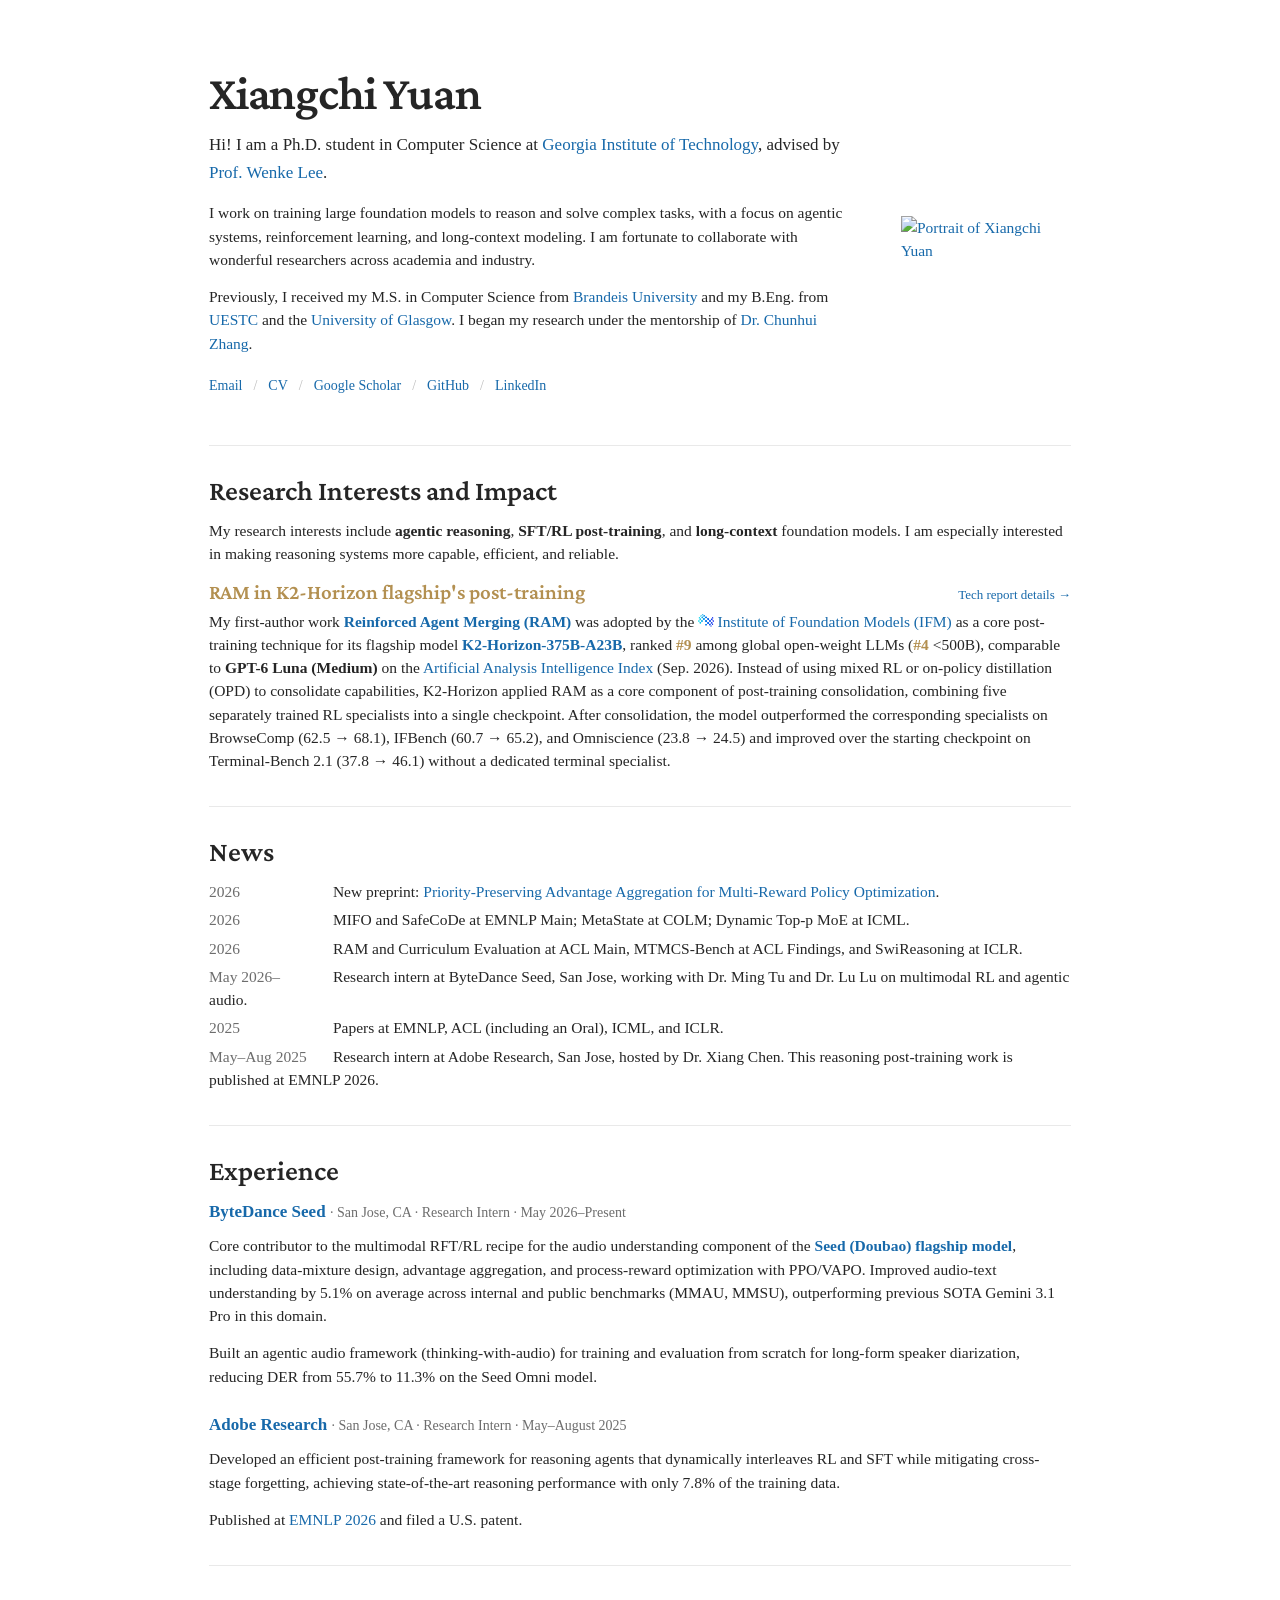
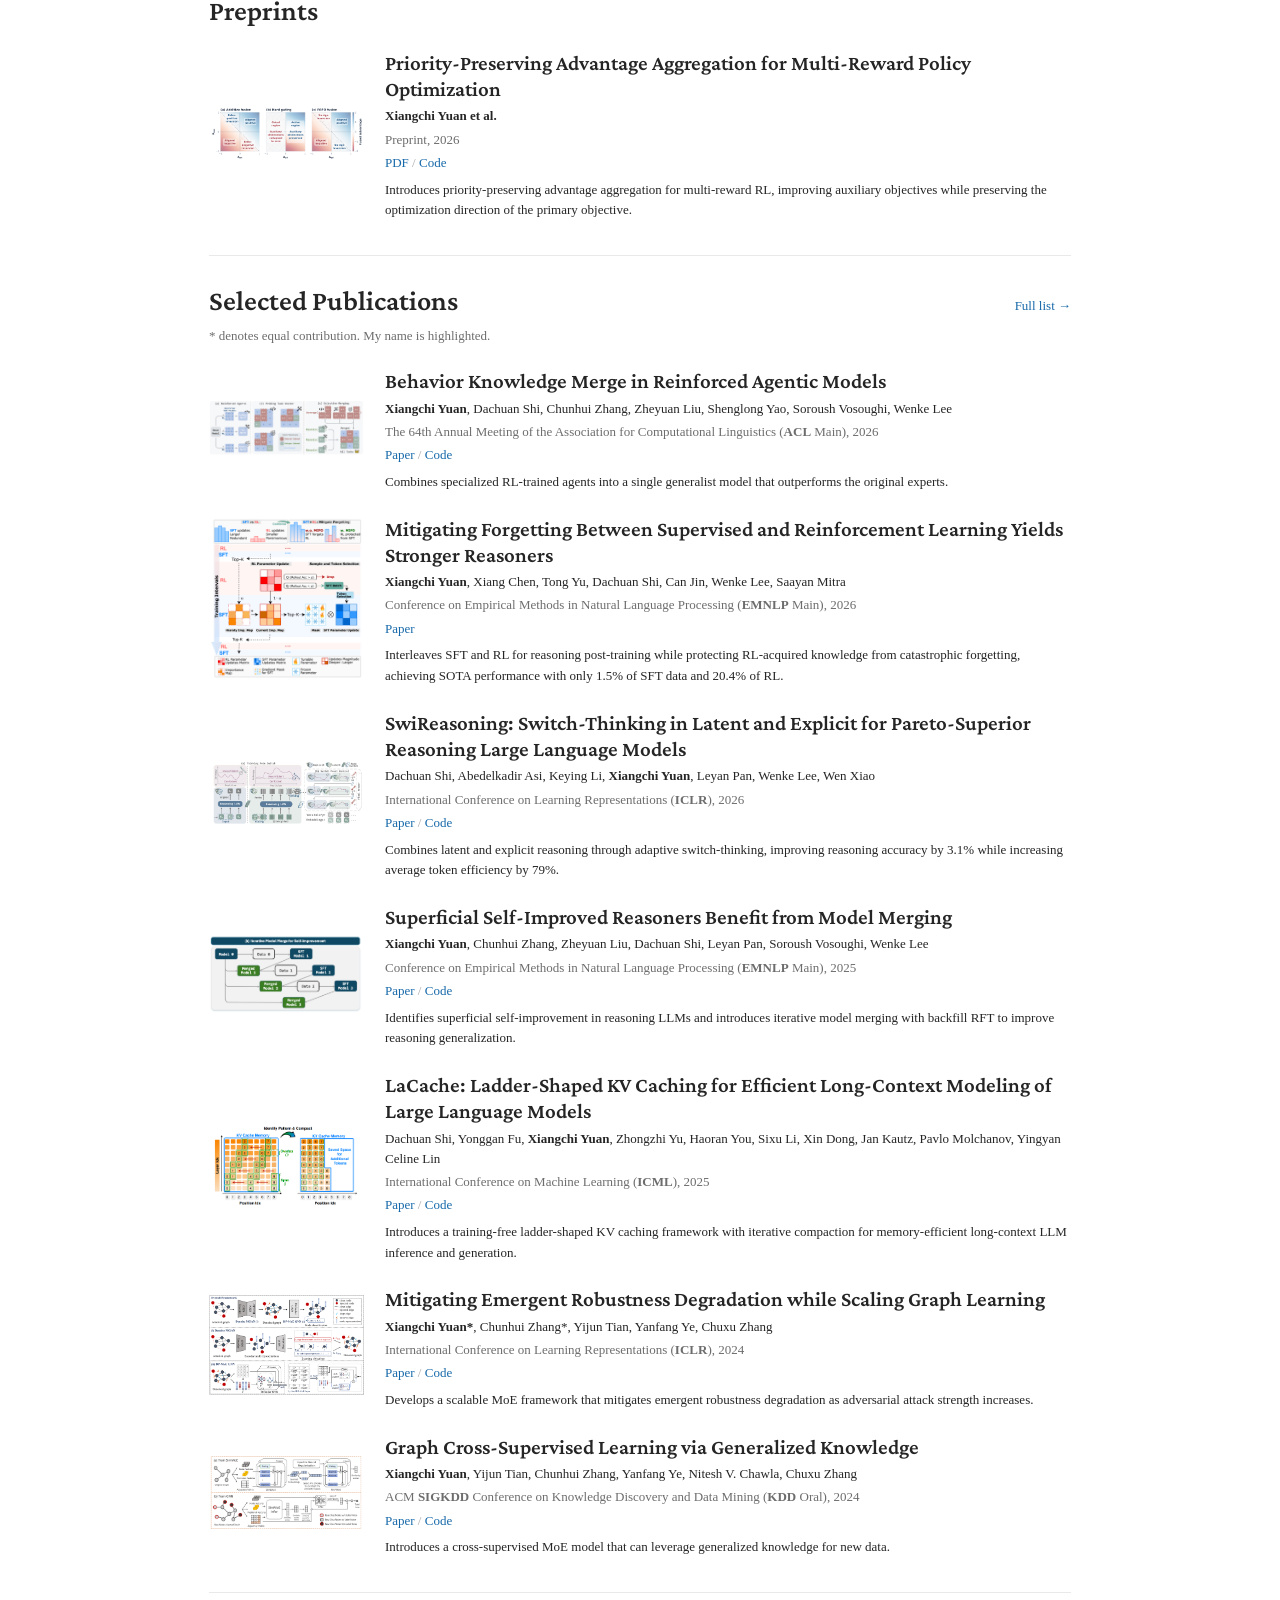
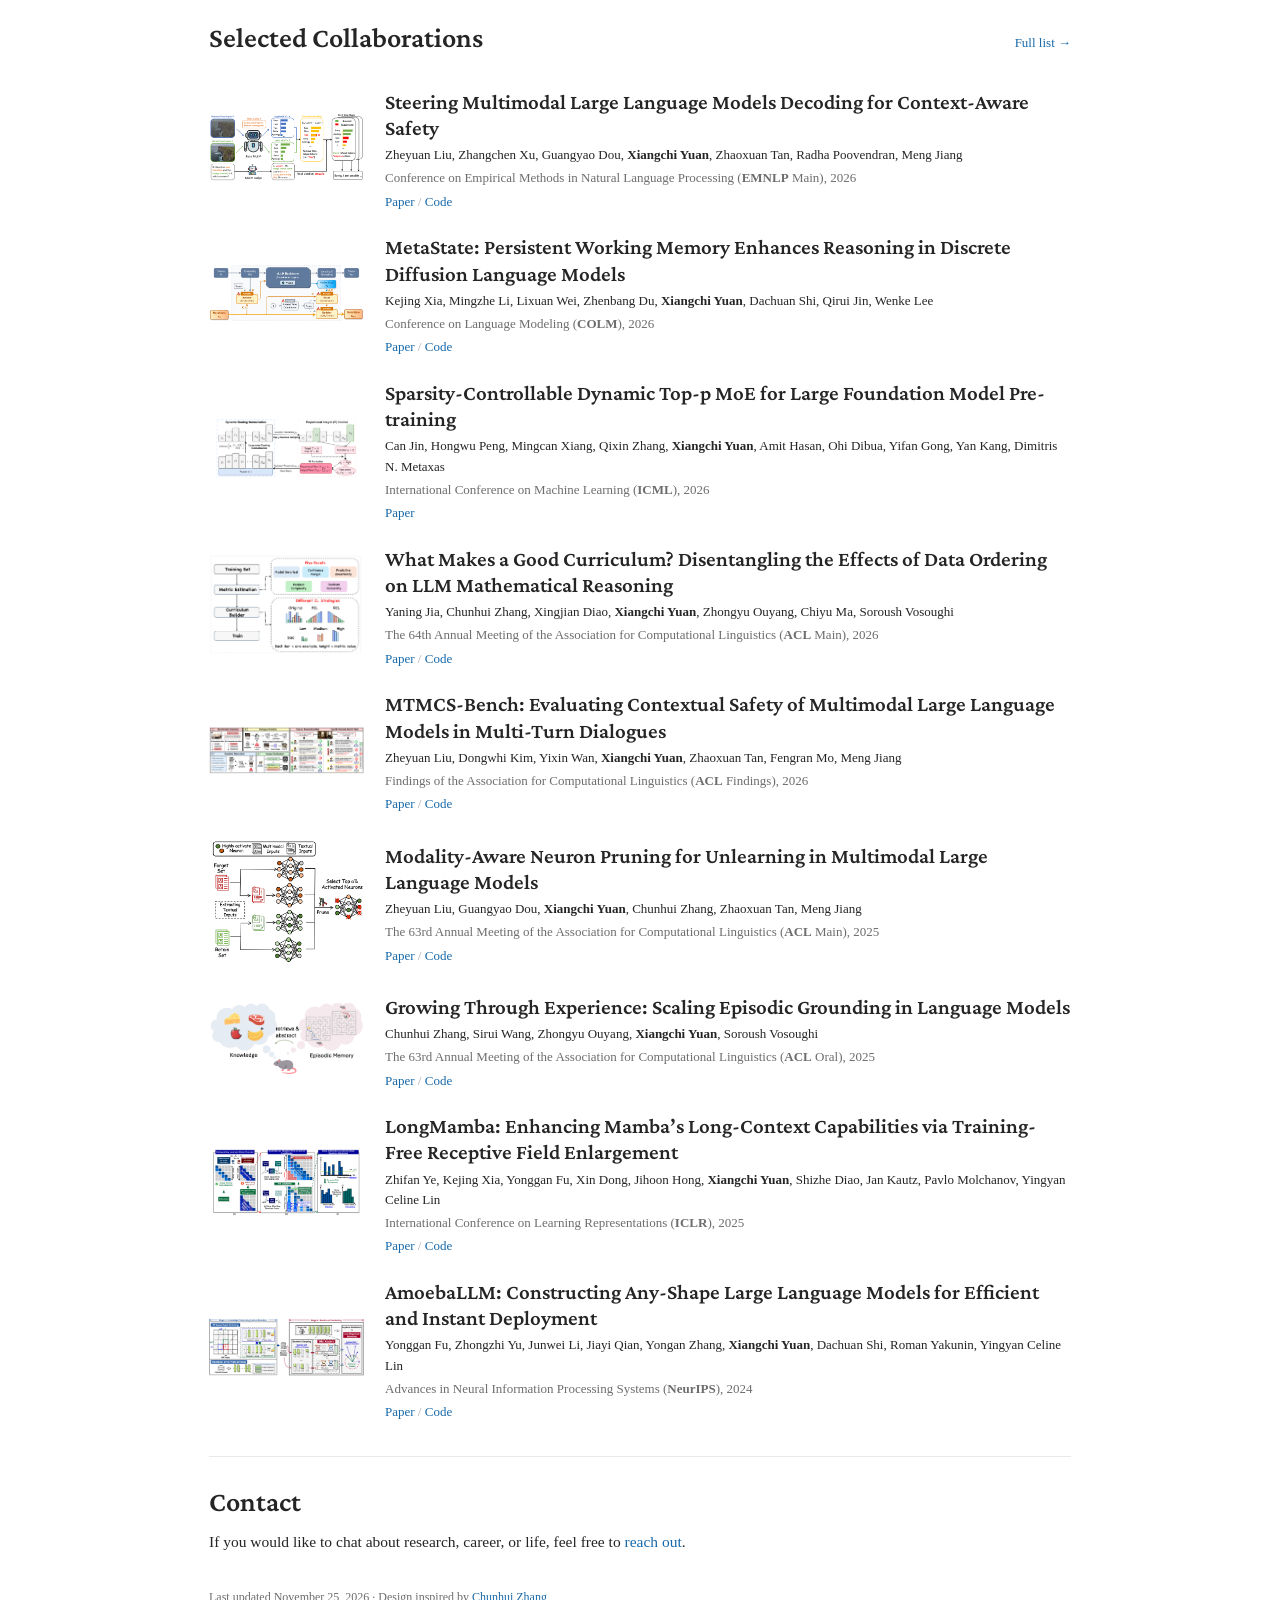
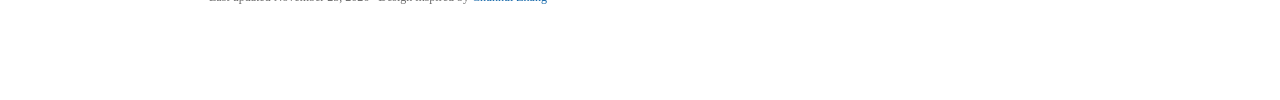
==== commit 02cf91fe: "Highlight first-author RAM adoption" ====
--- a/index.html
+++ b/index.html
@@ -17,7 +17,7 @@
     <h2>Research Interests and Impact</h2>
     <p>My research interests include <strong>agentic reasoning</strong>, <strong>SFT/RL post-training</strong>, and <strong>long-context</strong> foundation models. I am especially interested in making reasoning systems more capable, efficient, and reliable.</p>
     <div class="section-heading"><h3 class="pub-title">RAM in K2-Horizon flagship's post-training</h3><a href="https://arxiv.org/html/2611.21003#S6.SS4">Tech report details →</a></div>
-    <p>The <a href="https://ifm.ai/"><img class="ifm-logo" src="images/ifm-logo.svg" alt="" width="16" height="16">Institute of Foundation Models (IFM)</a> applied our <a href="https://aclanthology.org/2026.acl-long.1524/"><strong>Reinforced Agent Merging (RAM)</strong></a> to <a href="https://huggingface.co/IFM/K2-Horizon-375B-A23B"><strong>K2-Horizon-375B-A23B</strong></a>, which ≈ <em>GPT-6 Luna (Medium)</em> and ranked <strong class="rank">#9</strong> among open-weight models (<strong class="rank">#4</strong> for &lt;500B) on the <a href="https://artificialanalysis.ai/models/k2-horizon-375b-a23b#intelligence">Artificial Analysis Intelligence Index</a> as of September 2026. Instead of using mixed RL or on-policy distillation (OPD) to consolidate capabilities, K2-Horizon applied RAM as a core component of post-training consolidation, combining five separately trained RL specialists into a single checkpoint. After consolidation, the model outperformed the corresponding specialists on BrowseComp (62.5 → 68.1), IFBench (60.7 → 65.2), and Omniscience (23.8 → 24.5) and improved over the starting checkpoint on Terminal-Bench 2.1 (37.8 → 46.1) without a dedicated terminal specialist.</p>
+    <p>My first-author work <a href="https://aclanthology.org/2026.acl-long.1524/"><strong>Reinforced Agent Merging (RAM)</strong></a> was adopted by the <a href="https://ifm.ai/"><img class="ifm-logo" src="images/ifm-logo.svg" alt="" width="16" height="16">Institute of Foundation Models (IFM)</a> as a core post-training technique for its flagship model <a href="https://huggingface.co/IFM/K2-Horizon-375B-A23B"><strong>K2-Horizon-375B-A23B</strong></a>, ranked <strong class="rank">#9</strong> among global open-weight LLMs (<strong class="rank">#4</strong> &lt;500B), comparable to <strong>GPT-6 Luna (Medium)</strong> on the <a href="https://artificialanalysis.ai/">Artificial Analysis Intelligence Index</a> (Sep. 2026). Instead of using mixed RL or on-policy distillation (OPD) to consolidate capabilities, K2-Horizon applied RAM as a core component of post-training consolidation, combining five separately trained RL specialists into a single checkpoint. After consolidation, the model outperformed the corresponding specialists on BrowseComp (62.5 → 68.1), IFBench (60.7 → 65.2), and Omniscience (23.8 → 24.5) and improved over the starting checkpoint on Terminal-Bench 2.1 (37.8 → 46.1) without a dedicated terminal specialist.</p>
   </section>
   <hr><section><h2>News</h2><ul class="news">
     <li><time>2026</time> New preprint: <a href="data/ICLR_2027_Advantage_Integration.pdf">Priority-Preserving Advantage Aggregation for Multi-Reward Policy Optimization</a>.</li>
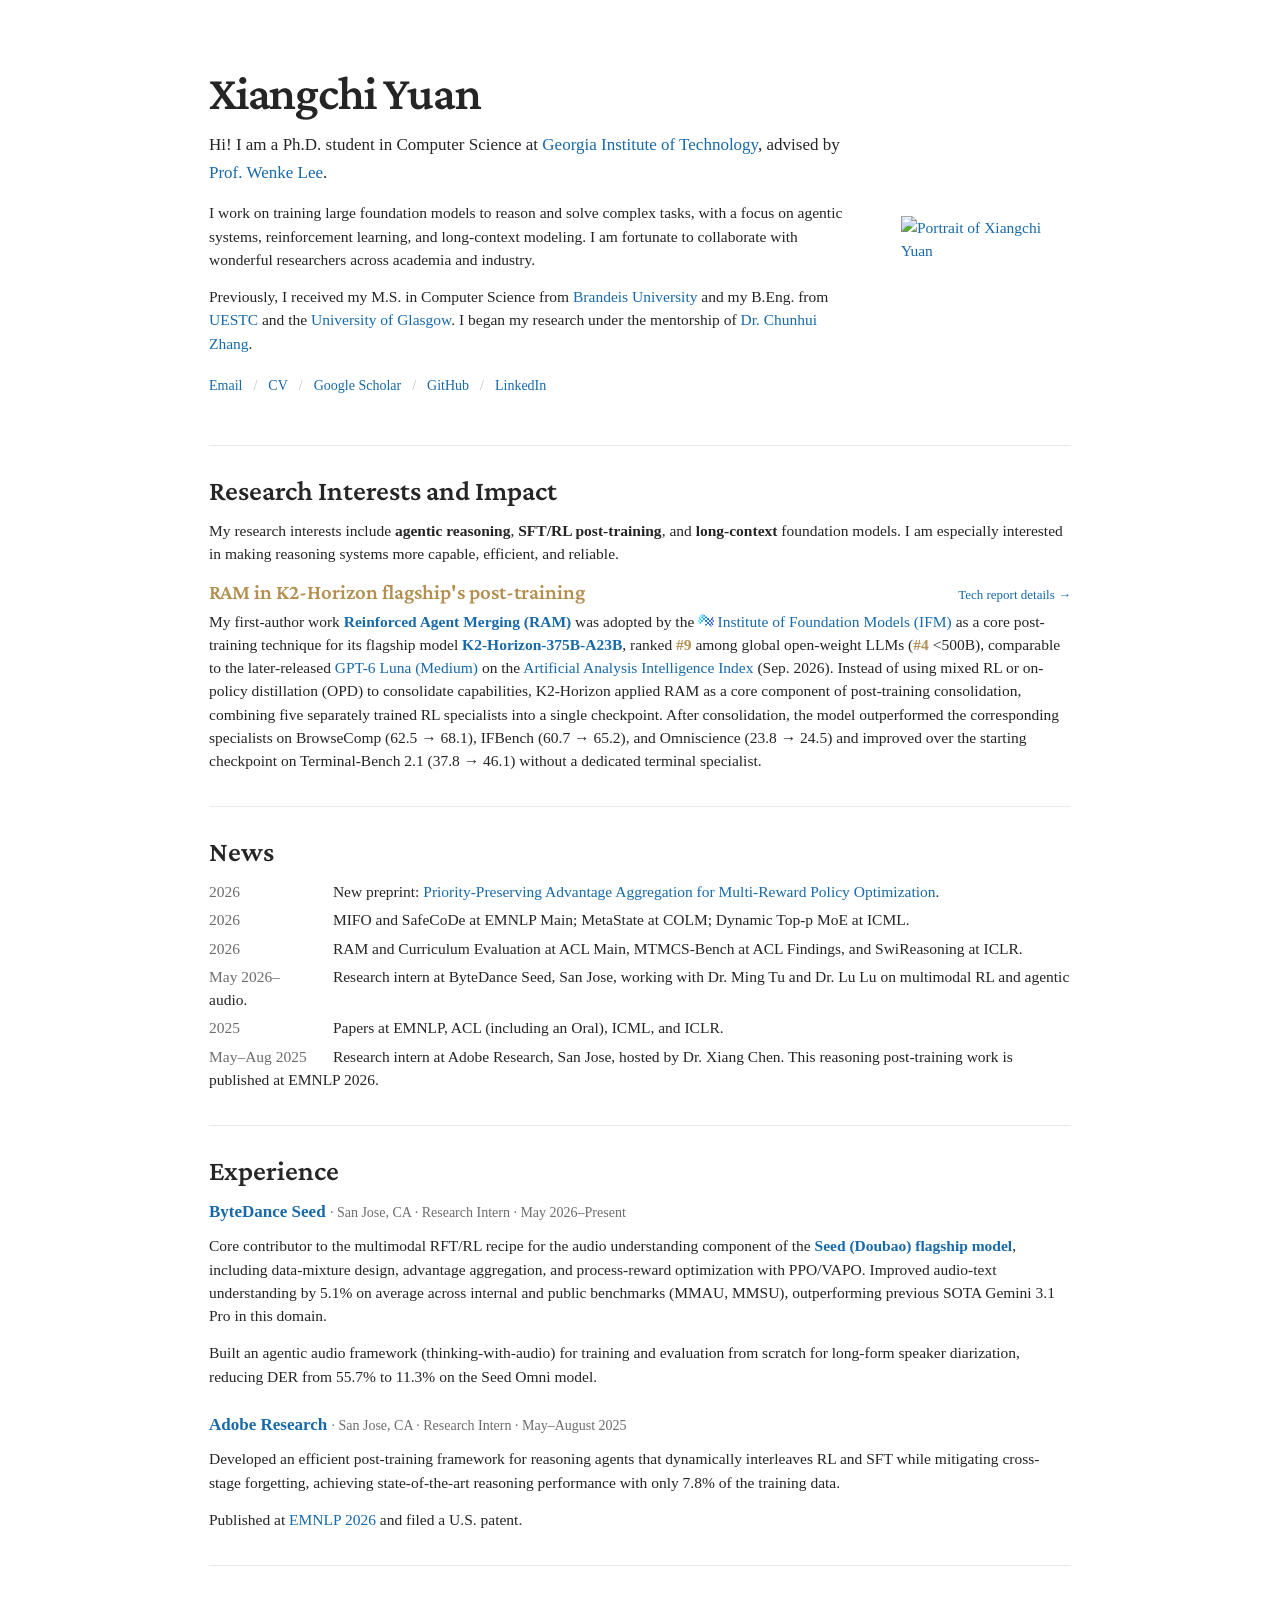
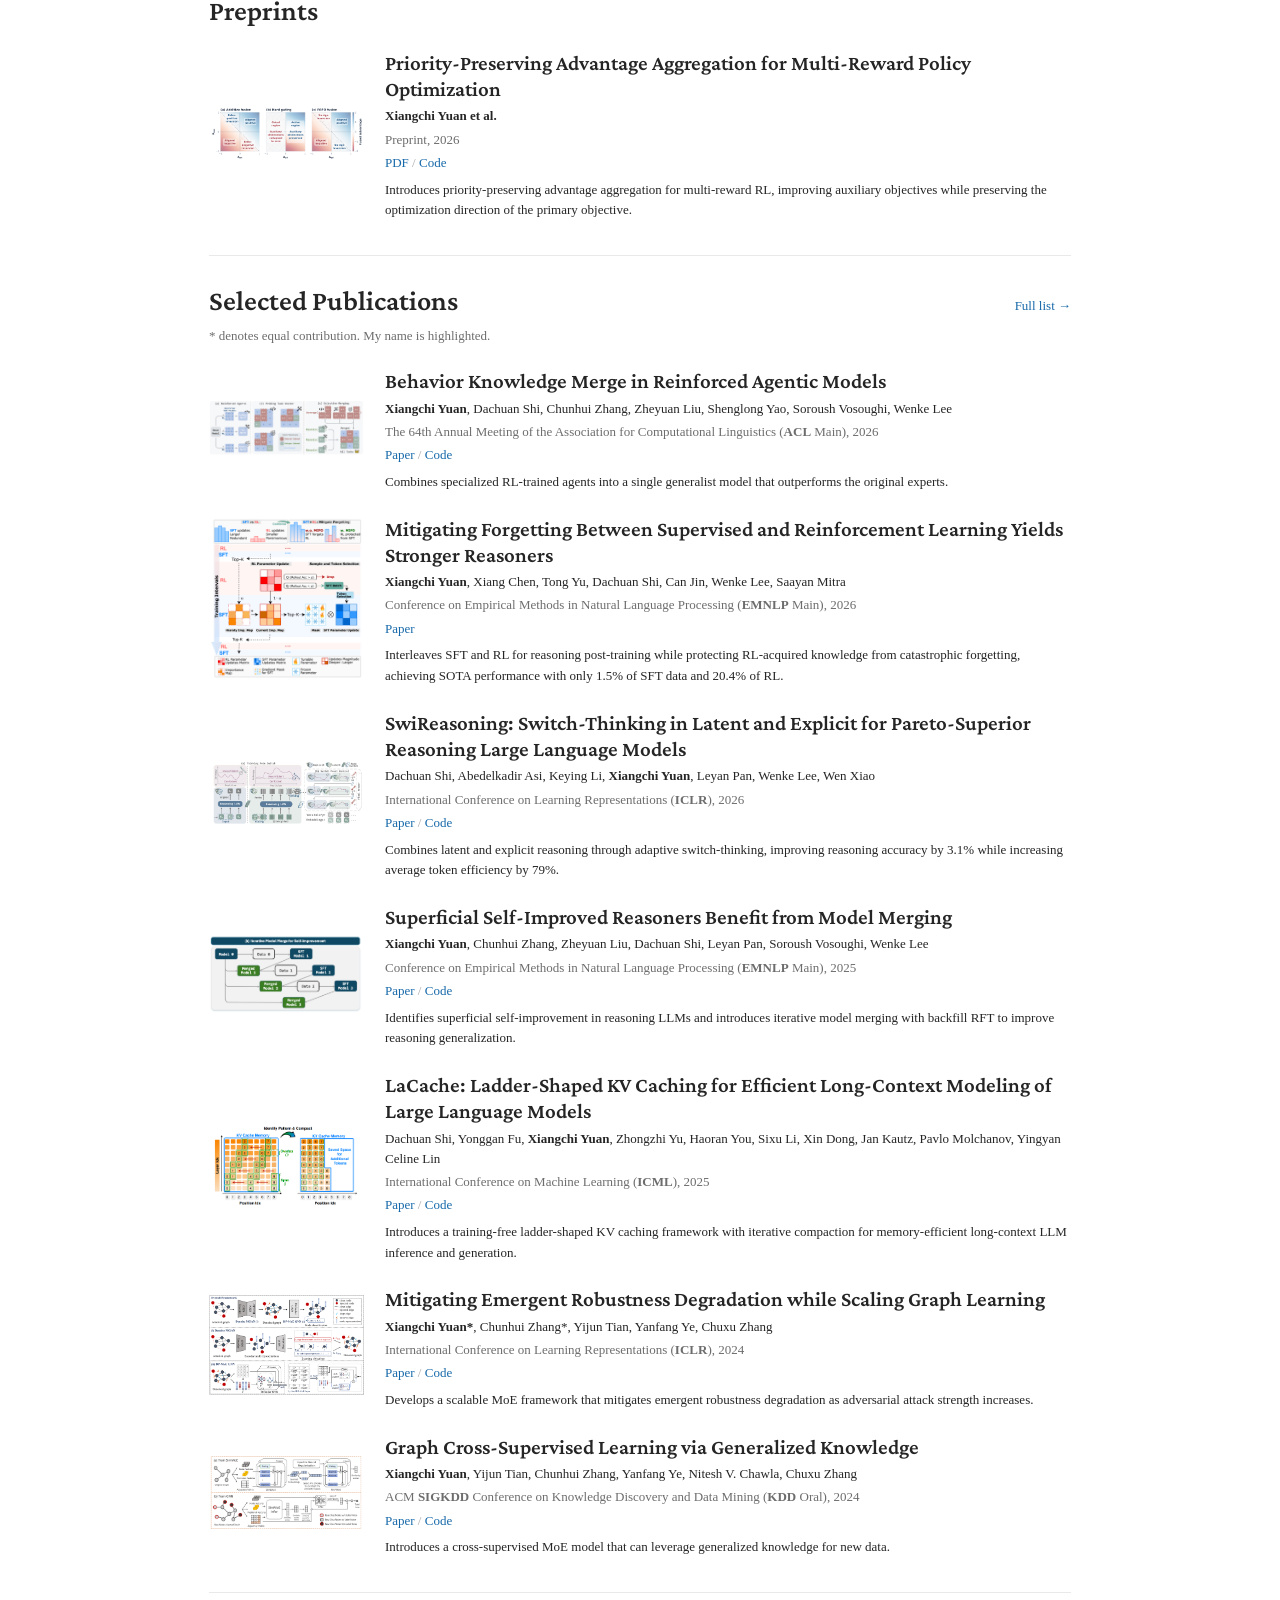
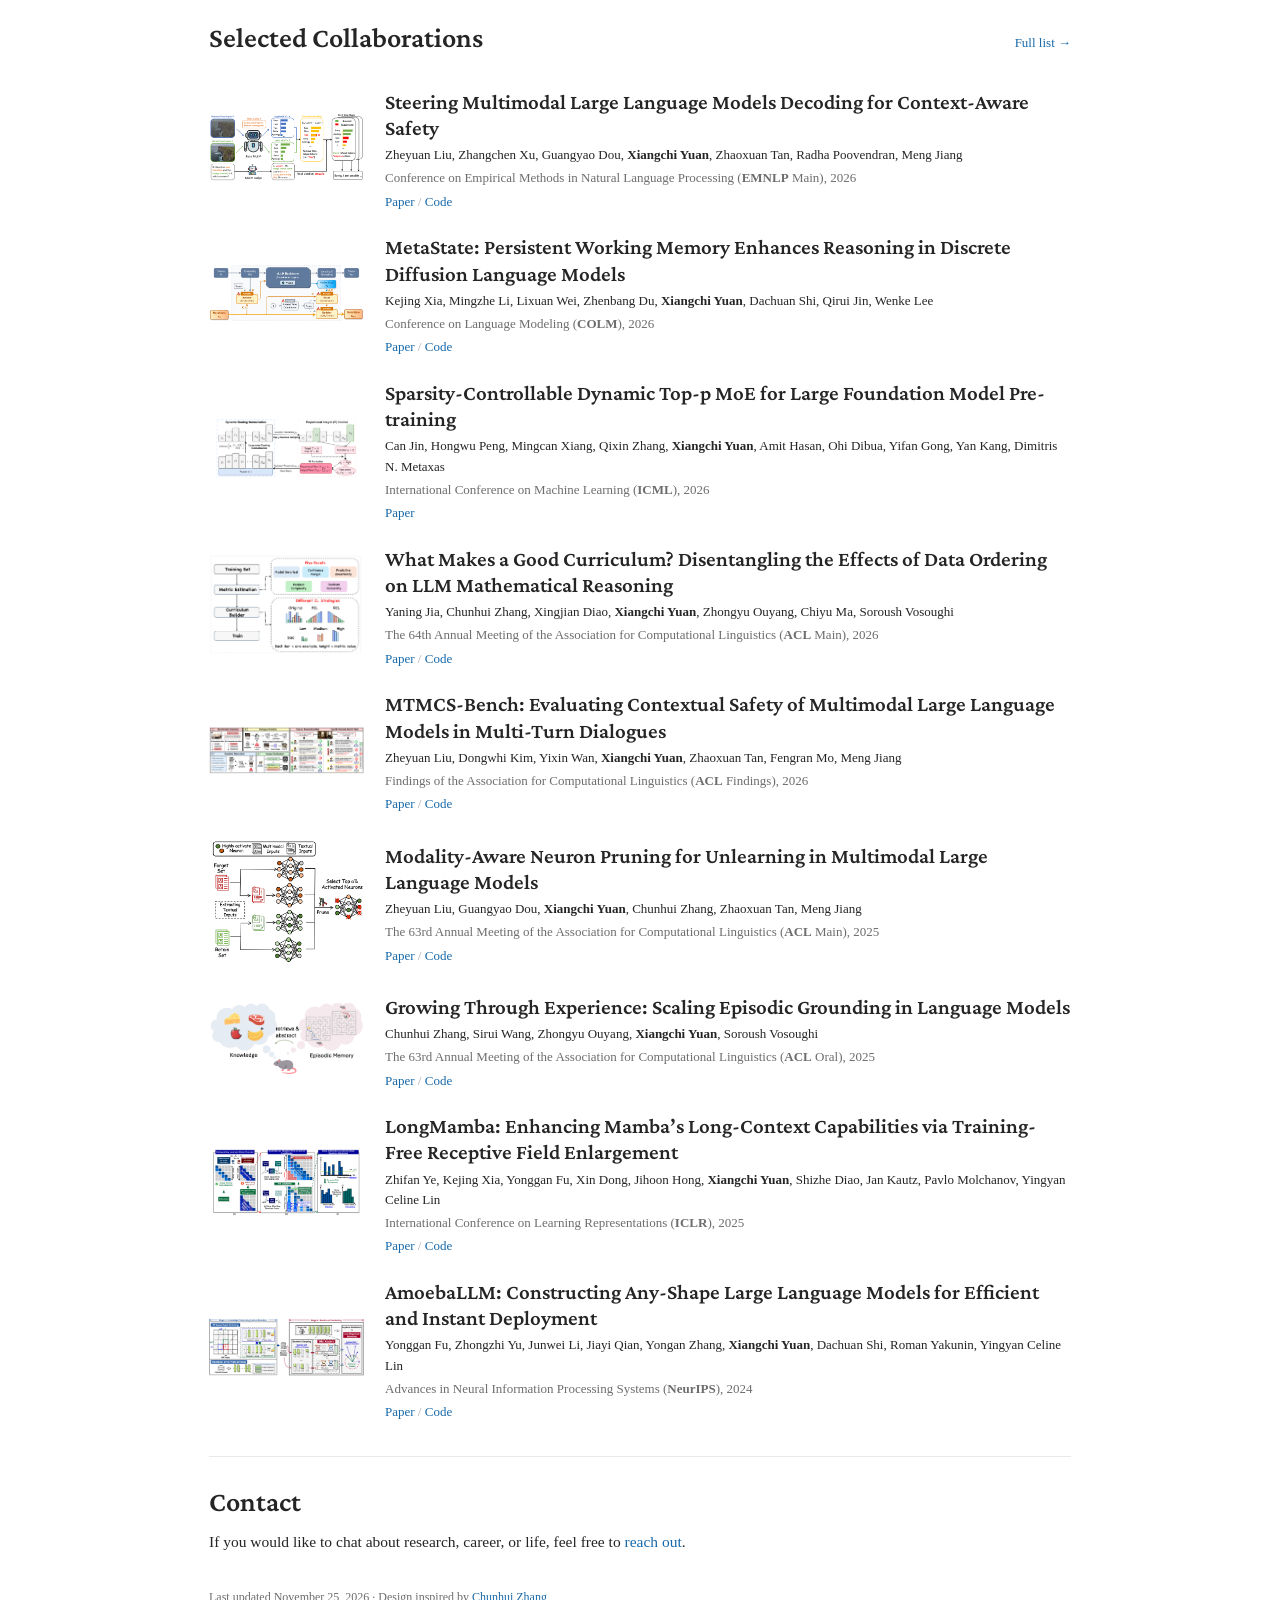
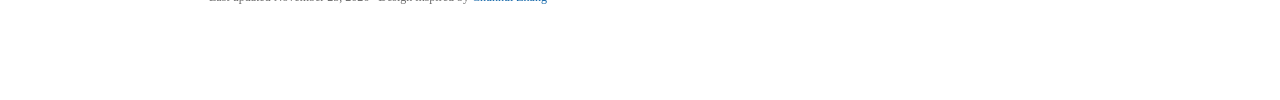
==== commit fedbeaa7: "Link later-released GPT-6 Luna comparison" ====
--- a/index.html
+++ b/index.html
@@ -17,7 +17,7 @@
     <h2>Research Interests and Impact</h2>
     <p>My research interests include <strong>agentic reasoning</strong>, <strong>SFT/RL post-training</strong>, and <strong>long-context</strong> foundation models. I am especially interested in making reasoning systems more capable, efficient, and reliable.</p>
     <div class="section-heading"><h3 class="pub-title">RAM in K2-Horizon flagship's post-training</h3><a href="https://arxiv.org/html/2611.21003#S6.SS4">Tech report details →</a></div>
-    <p>My first-author work <a href="https://aclanthology.org/2026.acl-long.1524/"><strong>Reinforced Agent Merging (RAM)</strong></a> was adopted by the <a href="https://ifm.ai/"><img class="ifm-logo" src="images/ifm-logo.svg" alt="" width="16" height="16">Institute of Foundation Models (IFM)</a> as a core post-training technique for its flagship model <a href="https://huggingface.co/IFM/K2-Horizon-375B-A23B"><strong>K2-Horizon-375B-A23B</strong></a>, ranked <strong class="rank">#9</strong> among global open-weight LLMs (<strong class="rank">#4</strong> &lt;500B), comparable to <strong>GPT-6 Luna (Medium)</strong> on the <a href="https://artificialanalysis.ai/">Artificial Analysis Intelligence Index</a> (Sep. 2026). Instead of using mixed RL or on-policy distillation (OPD) to consolidate capabilities, K2-Horizon applied RAM as a core component of post-training consolidation, combining five separately trained RL specialists into a single checkpoint. After consolidation, the model outperformed the corresponding specialists on BrowseComp (62.5 → 68.1), IFBench (60.7 → 65.2), and Omniscience (23.8 → 24.5) and improved over the starting checkpoint on Terminal-Bench 2.1 (37.8 → 46.1) without a dedicated terminal specialist.</p>
+    <p>My first-author work <a href="https://aclanthology.org/2026.acl-long.1524/"><strong>Reinforced Agent Merging (RAM)</strong></a> was adopted by the <a href="https://ifm.ai/"><img class="ifm-logo" src="images/ifm-logo.svg" alt="" width="16" height="16">Institute of Foundation Models (IFM)</a> as a core post-training technique for its flagship model <a href="https://huggingface.co/IFM/K2-Horizon-375B-A23B"><strong>K2-Horizon-375B-A23B</strong></a>, ranked <strong class="rank">#9</strong> among global open-weight LLMs (<strong class="rank">#4</strong> &lt;500B), comparable to the later-released <a href="https://artificialanalysis.ai/models/gpt-6-luna">GPT-6 Luna (Medium)</a> on the <a href="https://artificialanalysis.ai/">Artificial Analysis Intelligence Index</a> (Sep. 2026). Instead of using mixed RL or on-policy distillation (OPD) to consolidate capabilities, K2-Horizon applied RAM as a core component of post-training consolidation, combining five separately trained RL specialists into a single checkpoint. After consolidation, the model outperformed the corresponding specialists on BrowseComp (62.5 → 68.1), IFBench (60.7 → 65.2), and Omniscience (23.8 → 24.5) and improved over the starting checkpoint on Terminal-Bench 2.1 (37.8 → 46.1) without a dedicated terminal specialist.</p>
   </section>
   <hr><section><h2>News</h2><ul class="news">
     <li><time>2026</time> New preprint: <a href="data/ICLR_2027_Advantage_Integration.pdf">Priority-Preserving Advantage Aggregation for Multi-Reward Policy Optimization</a>.</li>
